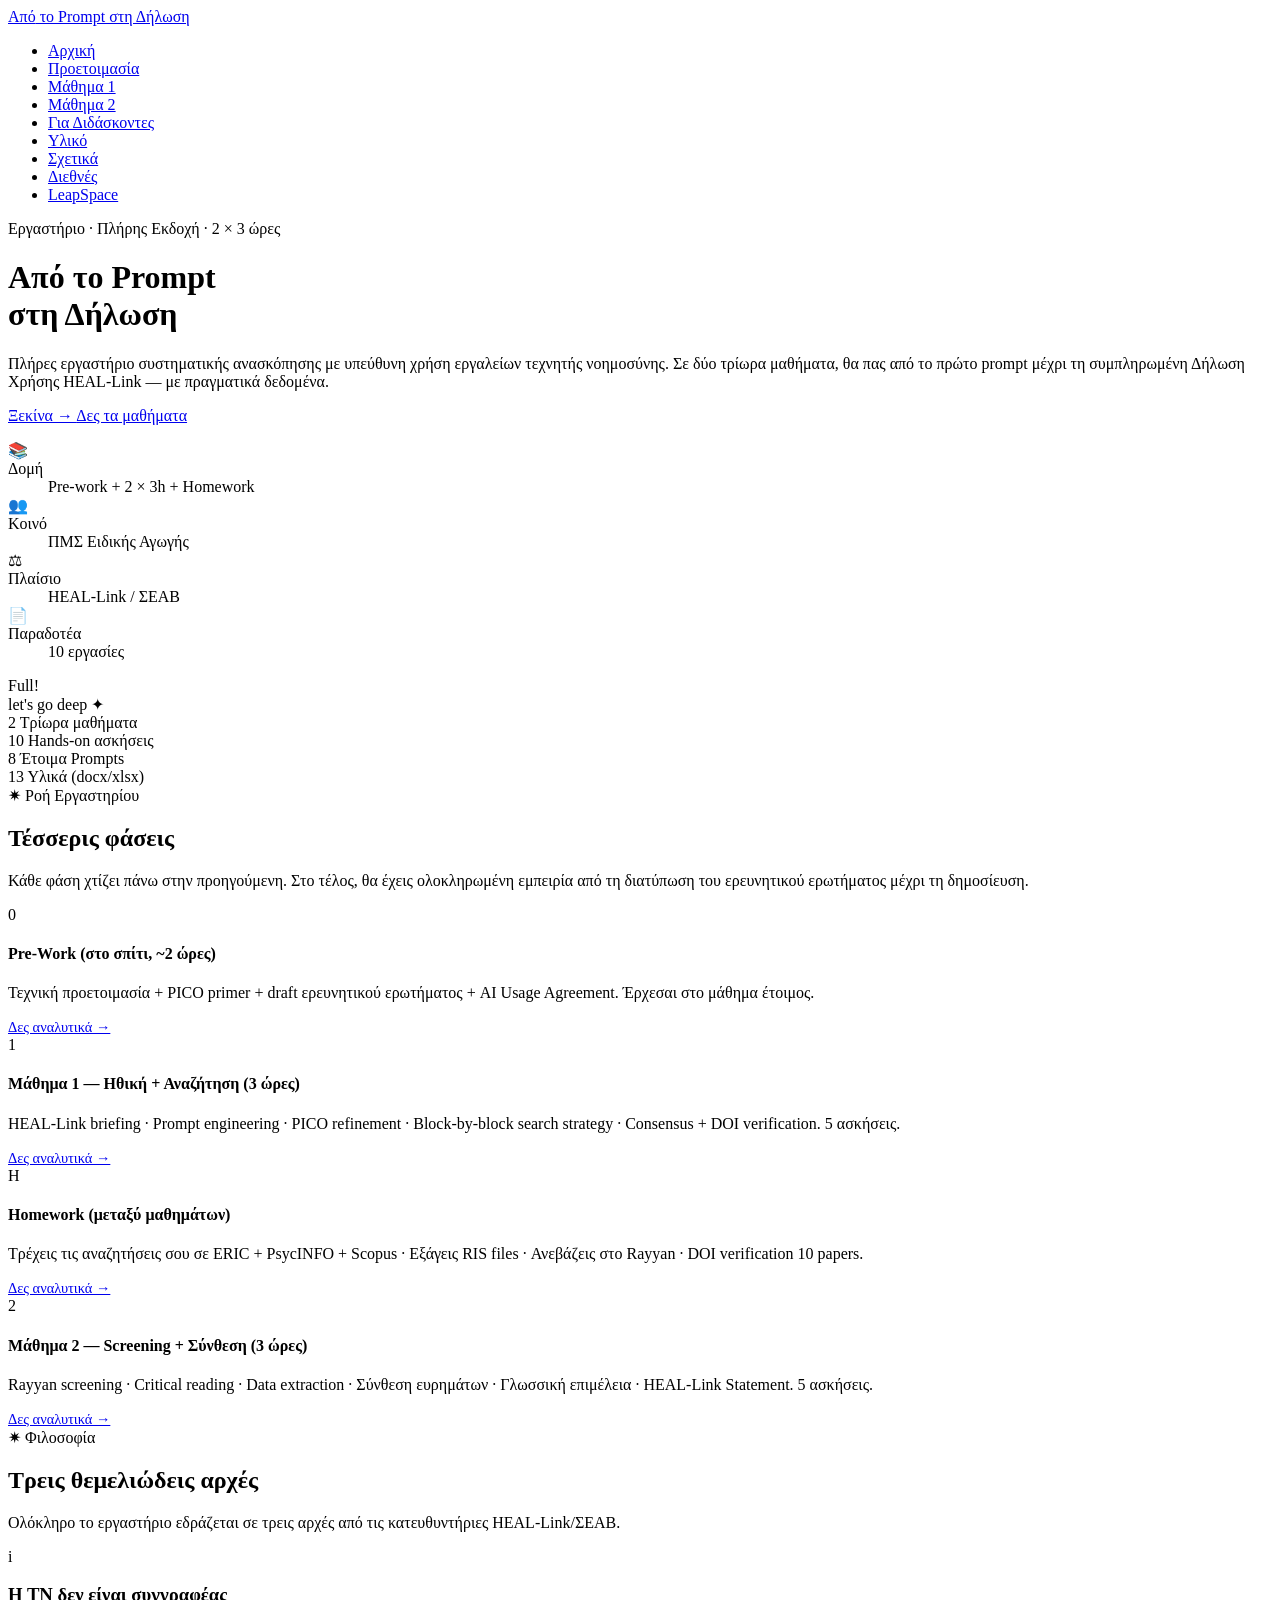
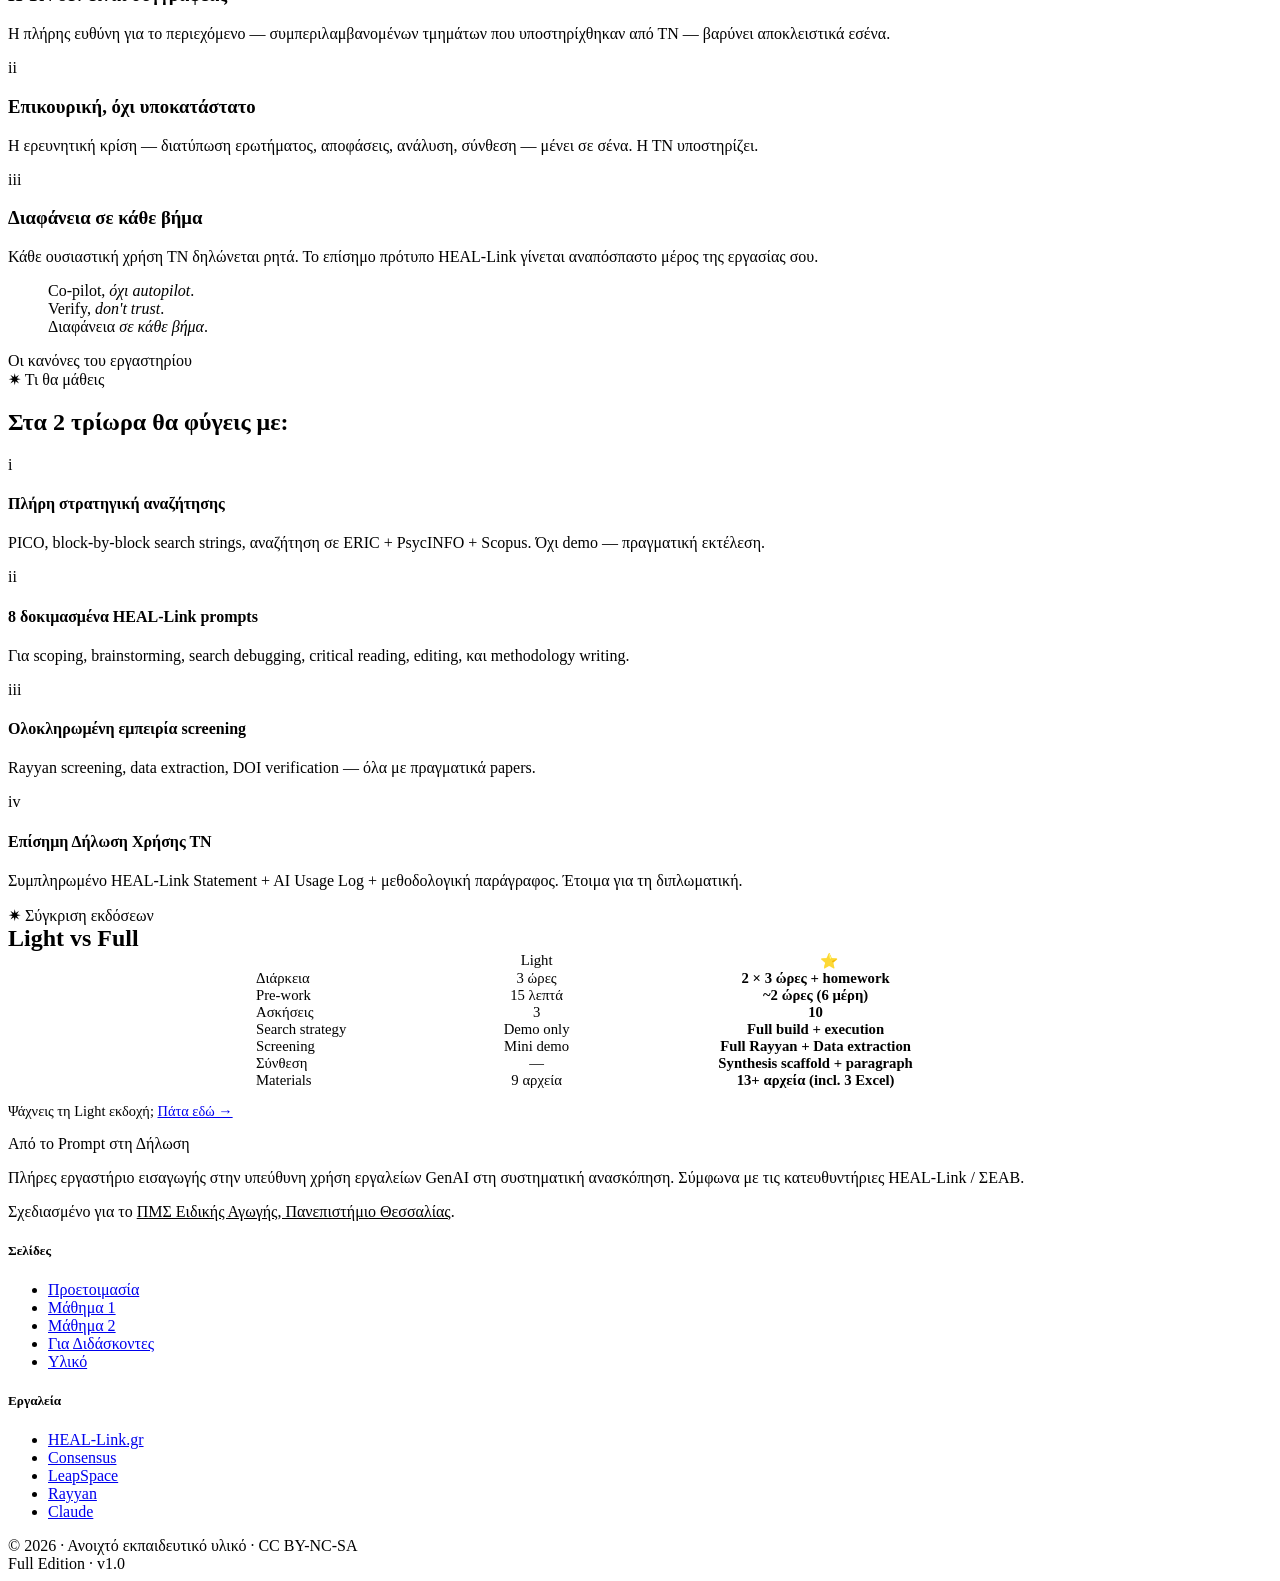
==== index.html @ 5f5737aa "Add all workshop pages" ====
<!DOCTYPE html>
<html lang="el">
<head>
  <meta charset="UTF-8">
  <meta name="viewport" content="width=device-width, initial-scale=1.0">
  <title>Από το Prompt στη Δήλωση · Full Edition · Εργαστήριο GenAI</title>
  <meta name="description" content="Πλήρες εργαστήριο 2×3 ωρών για υπεύθυνη χρήση GenAI στη συστηματική ανασκόπηση, σύμφωνα με τις κατευθυντήριες HEAL-Link/ΣΕΑΒ.">
  <link rel="stylesheet" href="assets/style.css">
</head>
<body>

<nav class="nav">
  <div class="nav-inner">
    <a href="index.html" class="nav-brand">
      <span class="spark">Από</span> το Prompt στη Δήλωση
    </a>
    <ul class="nav-links">
      <li><a href="index.html" class="active">Αρχική</a></li>
      <li><a href="prepare.html">Προετοιμασία</a></li>
      <li><a href="session-1.html">Μάθημα 1</a></li>
      <li><a href="session-2.html">Μάθημα 2</a></li>
      <li><a href="instructor.html">Για Διδάσκοντες</a></li>
      <li><a href="materials.html">Υλικό</a></li>
      <li><a href="about.html">Σχετικά</a></li>
      <li><a href="international.html">Διεθνές</a></li>
      <li><a href="leapspace.html">LeapSpace</a></li>
    </ul>
  </div>
</nav>

<header class="hero">
  <div class="container">
    <div class="hero-grid">
      <div class="hero-content">
        <div class="eyebrow fade-up">Εργαστήριο · Πλήρης Εκδοχή · 2 × 3 ώρες</div>
        <h1 class="hero-title fade-up">
          Από το <span class="accent">Prompt</span><br>
          στη <span class="hand">Δήλωση</span>
        </h1>
        <p class="hero-subtitle fade-up">
          Πλήρες εργαστήριο συστηματικής ανασκόπησης με υπεύθυνη χρήση εργαλείων τεχνητής νοημοσύνης. Σε δύο τρίωρα μαθήματα, θα πας από το πρώτο prompt μέχρι τη συμπληρωμένη Δήλωση Χρήσης HEAL-Link — με πραγματικά δεδομένα.
        </p>
        <div class="cta-group fade-up">
          <a href="prepare.html" class="btn">
            Ξεκίνα <span class="arrow">→</span>
          </a>
          <a href="#sessions" class="btn btn-outline">
            Δες τα μαθήματα
          </a>
        </div>
        <dl class="hero-meta fade-up">
          <div class="hero-meta-item">
            <div class="hero-meta-icon icon-coral">📚</div>
            <div class="hero-meta-text">
              <dt>Δομή</dt>
              <dd>Pre-work + 2 × 3h + Homework</dd>
            </div>
          </div>
          <div class="hero-meta-item">
            <div class="hero-meta-icon icon-teal">👥</div>
            <div class="hero-meta-text">
              <dt>Κοινό</dt>
              <dd>ΠΜΣ Ειδικής Αγωγής</dd>
            </div>
          </div>
          <div class="hero-meta-item">
            <div class="hero-meta-icon icon-sun">⚖</div>
            <div class="hero-meta-text">
              <dt>Πλαίσιο</dt>
              <dd>HEAL-Link / ΣΕΑΒ</dd>
            </div>
          </div>
          <div class="hero-meta-item">
            <div class="hero-meta-icon icon-sage">📄</div>
            <div class="hero-meta-text">
              <dt>Παραδοτέα</dt>
              <dd>10 εργασίες</dd>
            </div>
          </div>
        </dl>
      </div>

      <div class="hero-illo">
        <div class="hero-shape shape-1"></div>
        <div class="hero-shape shape-2"></div>
        <div class="hero-shape shape-3"></div>
        <div class="hero-shape shape-4"></div>
        <div class="hero-label">
          Full!<br>
          <span>let's go deep ✦</span>
        </div>
      </div>
    </div>
  </div>
</header>

<section class="glance">
  <div class="container">
    <div class="glance-grid">
      <div class="glance-cell">
        <span class="glance-num">2</span>
        <span class="glance-label">Τρίωρα μαθήματα</span>
      </div>
      <div class="glance-cell">
        <span class="glance-num">10</span>
        <span class="glance-label">Hands-on ασκήσεις</span>
      </div>
      <div class="glance-cell">
        <span class="glance-num">8</span>
        <span class="glance-label">Έτοιμα Prompts</span>
      </div>
      <div class="glance-cell">
        <span class="glance-num">13</span>
        <span class="glance-label">Υλικά (docx/xlsx)</span>
      </div>
    </div>
  </div>
</section>

<section id="sessions">
  <div class="container">
    <div class="section-eyebrow">✷ Ροή Εργαστηρίου</div>
    <h2 class="section-title">Τέσσερις <span class="accent">φάσεις</span></h2>
    <p class="section-lead">
      Κάθε φάση χτίζει πάνω στην προηγούμενη. Στο τέλος, θα έχεις ολοκληρωμένη εμπειρία από τη διατύπωση του ερευνητικού ερωτήματος μέχρι τη δημοσίευση.
    </p>

    <div class="learn-grid" style="margin-top: var(--space-5);">

      <div class="learn-item" style="border-color: var(--coral);">
        <div class="learn-marker" style="background: var(--coral);">0</div>
        <div class="learn-content">
          <h4>Pre-Work (στο σπίτι, ~2 ώρες)</h4>
          <p>Τεχνική προετοιμασία + PICO primer + draft ερευνητικού ερωτήματος + AI Usage Agreement. Έρχεσαι στο μάθημα έτοιμος.</p>
          <a href="prepare.html" style="font-size: 0.9rem;">Δες αναλυτικά →</a>
        </div>
      </div>

      <div class="learn-item" style="border-color: var(--teal);">
        <div class="learn-marker" style="background: var(--teal);">1</div>
        <div class="learn-content">
          <h4>Μάθημα 1 — Ηθική + Αναζήτηση (3 ώρες)</h4>
          <p>HEAL-Link briefing · Prompt engineering · PICO refinement · Block-by-block search strategy · Consensus + DOI verification. 5 ασκήσεις.</p>
          <a href="session-1.html" style="font-size: 0.9rem;">Δες αναλυτικά →</a>
        </div>
      </div>

      <div class="learn-item" style="border-color: var(--sun);">
        <div class="learn-marker" style="background: var(--sun); color: var(--ink);">H</div>
        <div class="learn-content">
          <h4>Homework (μεταξύ μαθημάτων)</h4>
          <p>Τρέχεις τις αναζητήσεις σου σε ERIC + PsycINFO + Scopus · Εξάγεις RIS files · Ανεβάζεις στο Rayyan · DOI verification 10 papers.</p>
          <a href="homework.html" style="font-size: 0.9rem;">Δες αναλυτικά →</a>
        </div>
      </div>

      <div class="learn-item" style="border-color: var(--sage);">
        <div class="learn-marker" style="background: var(--sage);">2</div>
        <div class="learn-content">
          <h4>Μάθημα 2 — Screening + Σύνθεση (3 ώρες)</h4>
          <p>Rayyan screening · Critical reading · Data extraction · Σύνθεση ευρημάτων · Γλωσσική επιμέλεια · HEAL-Link Statement. 5 ασκήσεις.</p>
          <a href="session-2.html" style="font-size: 0.9rem;">Δες αναλυτικά →</a>
        </div>
      </div>

    </div>
  </div>
</section>

<section>
  <div class="container">
    <div class="section-eyebrow">✷ Φιλοσοφία</div>
    <h2 class="section-title">Τρεις <span class="accent">θεμελιώδεις</span> αρχές</h2>
    <p class="section-lead">
      Ολόκληρο το εργαστήριο εδράζεται σε τρεις αρχές από τις κατευθυντήριες HEAL-Link/ΣΕΑΒ.
    </p>

    <div class="principles-grid">
      <div class="principle fade-up">
        <div class="principle-icon">i</div>
        <h3 class="principle-title">Η ΤΝ δεν είναι συγγραφέας</h3>
        <p class="principle-text">
          Η πλήρης ευθύνη για το περιεχόμενο — συμπεριλαμβανομένων τμημάτων που υποστηρίχθηκαν από ΤΝ — βαρύνει αποκλειστικά εσένα.
        </p>
      </div>
      <div class="principle fade-up">
        <div class="principle-icon">ii</div>
        <h3 class="principle-title">Επικουρική, όχι υποκατάστατο</h3>
        <p class="principle-text">
          Η ερευνητική κρίση — διατύπωση ερωτήματος, αποφάσεις, ανάλυση, σύνθεση — μένει σε σένα. Η ΤΝ υποστηρίζει.
        </p>
      </div>
      <div class="principle fade-up">
        <div class="principle-icon">iii</div>
        <h3 class="principle-title">Διαφάνεια σε κάθε βήμα</h3>
        <p class="principle-text">
          Κάθε ουσιαστική χρήση ΤΝ δηλώνεται ρητά. Το επίσημο πρότυπο HEAL-Link γίνεται αναπόσπαστο μέρος της εργασίας σου.
        </p>
      </div>
    </div>
  </div>
</section>

<section class="pullquote">
  <div class="content">
    <blockquote class="pullquote-text">
      Co-pilot, <em>όχι autopilot</em>.<br>
      Verify, <em>don't trust</em>.<br>
      Διαφάνεια <em>σε κάθε βήμα</em>.
    </blockquote>
    <div class="pullquote-attribution">Οι κανόνες του εργαστηρίου</div>
  </div>
</section>

<section>
  <div class="container">
    <div class="section-eyebrow">✷ Τι θα μάθεις</div>
    <h2 class="section-title">Στα 2 τρίωρα θα <span class="hand">φύγεις</span> με:</h2>

    <div class="learn-grid">
      <div class="learn-item">
        <div class="learn-marker">i</div>
        <div class="learn-content">
          <h4>Πλήρη στρατηγική αναζήτησης</h4>
          <p>PICO, block-by-block search strings, αναζήτηση σε ERIC + PsycINFO + Scopus. Όχι demo — πραγματική εκτέλεση.</p>
        </div>
      </div>
      <div class="learn-item">
        <div class="learn-marker">ii</div>
        <div class="learn-content">
          <h4>8 δοκιμασμένα HEAL-Link prompts</h4>
          <p>Για scoping, brainstorming, search debugging, critical reading, editing, και methodology writing.</p>
        </div>
      </div>
      <div class="learn-item">
        <div class="learn-marker">iii</div>
        <div class="learn-content">
          <h4>Ολοκληρωμένη εμπειρία screening</h4>
          <p>Rayyan screening, data extraction, DOI verification — όλα με πραγματικά papers.</p>
        </div>
      </div>
      <div class="learn-item">
        <div class="learn-marker">iv</div>
        <div class="learn-content">
          <h4>Επίσημη Δήλωση Χρήσης ΤΝ</h4>
          <p>Συμπληρωμένο HEAL-Link Statement + AI Usage Log + μεθοδολογική παράγραφος. Έτοιμα για τη διπλωματική.</p>
        </div>
      </div>
    </div>
  </div>
</section>

<section class="glance">
  <div class="container">
    <div class="text-center">
      <div class="section-eyebrow" style="display: inline-block;">✷ Σύγκριση εκδόσεων</div>
      <h2 class="section-title" style="margin: 0 auto var(--space-5);">
        Light vs <span class="hand">Full</span>
      </h2>
    </div>

    <div style="max-width: 48rem; margin: 0 auto; overflow-x: auto;">
      <table style="width: 100%; border-collapse: separate; border-spacing: 0; font-size: 0.92rem;">
        <thead>
          <tr>
            <th style="padding: var(--space-3); background: var(--ink); color: white; font-family: var(--font-display); font-weight: 400; text-align: left; border-radius: var(--r-md) 0 0 0;">Χαρακτηριστικό</th>
            <th style="padding: var(--space-3); background: var(--muted-soft); color: var(--ink); font-family: var(--font-display); font-weight: 400; text-align: center;">Light</th>
            <th style="padding: var(--space-3); background: var(--coral); color: white; font-family: var(--font-display); font-weight: 400; text-align: center; border-radius: 0 var(--r-md) 0 0;">Full ⭐</th>
          </tr>
        </thead>
        <tbody>
          <tr>
            <td style="padding: var(--space-3); border-bottom: 1px dashed var(--rule);">Διάρκεια</td>
            <td style="padding: var(--space-3); text-align: center; border-bottom: 1px dashed var(--rule);">3 ώρες</td>
            <td style="padding: var(--space-3); text-align: center; border-bottom: 1px dashed var(--rule); background: var(--coral-bg); font-weight: 700;">2 × 3 ώρες + homework</td>
          </tr>
          <tr>
            <td style="padding: var(--space-3); border-bottom: 1px dashed var(--rule);">Pre-work</td>
            <td style="padding: var(--space-3); text-align: center; border-bottom: 1px dashed var(--rule);">15 λεπτά</td>
            <td style="padding: var(--space-3); text-align: center; border-bottom: 1px dashed var(--rule); background: var(--coral-bg); font-weight: 700;">~2 ώρες (6 μέρη)</td>
          </tr>
          <tr>
            <td style="padding: var(--space-3); border-bottom: 1px dashed var(--rule);">Ασκήσεις</td>
            <td style="padding: var(--space-3); text-align: center; border-bottom: 1px dashed var(--rule);">3</td>
            <td style="padding: var(--space-3); text-align: center; border-bottom: 1px dashed var(--rule); background: var(--coral-bg); font-weight: 700;">10</td>
          </tr>
          <tr>
            <td style="padding: var(--space-3); border-bottom: 1px dashed var(--rule);">Search strategy</td>
            <td style="padding: var(--space-3); text-align: center; border-bottom: 1px dashed var(--rule);">Demo only</td>
            <td style="padding: var(--space-3); text-align: center; border-bottom: 1px dashed var(--rule); background: var(--coral-bg); font-weight: 700;">Full build + execution</td>
          </tr>
          <tr>
            <td style="padding: var(--space-3); border-bottom: 1px dashed var(--rule);">Screening</td>
            <td style="padding: var(--space-3); text-align: center; border-bottom: 1px dashed var(--rule);">Mini demo</td>
            <td style="padding: var(--space-3); text-align: center; border-bottom: 1px dashed var(--rule); background: var(--coral-bg); font-weight: 700;">Full Rayyan + Data extraction</td>
          </tr>
          <tr>
            <td style="padding: var(--space-3); border-bottom: 1px dashed var(--rule);">Σύνθεση</td>
            <td style="padding: var(--space-3); text-align: center; border-bottom: 1px dashed var(--rule);">—</td>
            <td style="padding: var(--space-3); text-align: center; border-bottom: 1px dashed var(--rule); background: var(--coral-bg); font-weight: 700;">Synthesis scaffold + paragraph</td>
          </tr>
          <tr>
            <td style="padding: var(--space-3);">Materials</td>
            <td style="padding: var(--space-3); text-align: center;">9 αρχεία</td>
            <td style="padding: var(--space-3); text-align: center; background: var(--coral-bg); font-weight: 700;">13+ αρχεία (incl. 3 Excel)</td>
          </tr>
        </tbody>
      </table>
    </div>

    <div class="text-center" style="margin-top: var(--space-5);">
      <p style="color: var(--muted); font-size: 0.9rem;">Ψάχνεις τη Light εκδοχή; <a href="https://genaisotirop.github.io/heal-genai-workshop-light/">Πάτα εδώ →</a></p>
    </div>
  </div>
</section>

<footer class="footer">
  <div class="container">
    <div class="footer-grid">
      <div>
        <div class="footer-brand">
          <span class="hand">Από</span> το Prompt στη Δήλωση
        </div>
        <p class="footer-text">
          Πλήρες εργαστήριο εισαγωγής στην υπεύθυνη χρήση εργαλείων GenAI στη συστηματική ανασκόπηση. Σύμφωνα με τις κατευθυντήριες HEAL-Link / ΣΕΑΒ.
        </p>
        <p class="footer-text" style="margin-top: 1rem;">
          Σχεδιασμένο για το <a href="https://maspecialed.sed.uth.gr/perigrammata-mathimatwn/" target="_blank" rel="noopener" style="color: var(--sun);">ΠΜΣ Ειδικής Αγωγής, Πανεπιστήμιο Θεσσαλίας</a>.
        </p>
      </div>
      <div>
        <h5>Σελίδες</h5>
        <ul>
          <li><a href="prepare.html">Προετοιμασία</a></li>
          <li><a href="session-1.html">Μάθημα 1</a></li>
          <li><a href="session-2.html">Μάθημα 2</a></li>
          <li><a href="instructor.html">Για Διδάσκοντες</a></li>
          <li><a href="materials.html">Υλικό</a></li>
        </ul>
      </div>
      <div>
        <h5>Εργαλεία</h5>
        <ul>
          <li><a href="https://www.heal-link.gr/" target="_blank" rel="noopener">HEAL-Link.gr</a></li>
          <li><a href="https://consensus.app" target="_blank" rel="noopener">Consensus</a></li>
          <li><a href="https://www.elsevier.com/products/leapspace" target="_blank" rel="noopener">LeapSpace</a></li>
          <li><a href="https://rayyan.ai" target="_blank" rel="noopener">Rayyan</a></li>
          <li><a href="https://claude.ai" target="_blank" rel="noopener">Claude</a></li>
        </ul>
      </div>
    </div>
    <div class="footer-bottom">
      <div>© 2026 · Ανοιχτό εκπαιδευτικό υλικό · CC BY-NC-SA</div>
      <div>Full Edition · v1.0</div>
    </div>
  </div>
</footer>

</body>
</html>
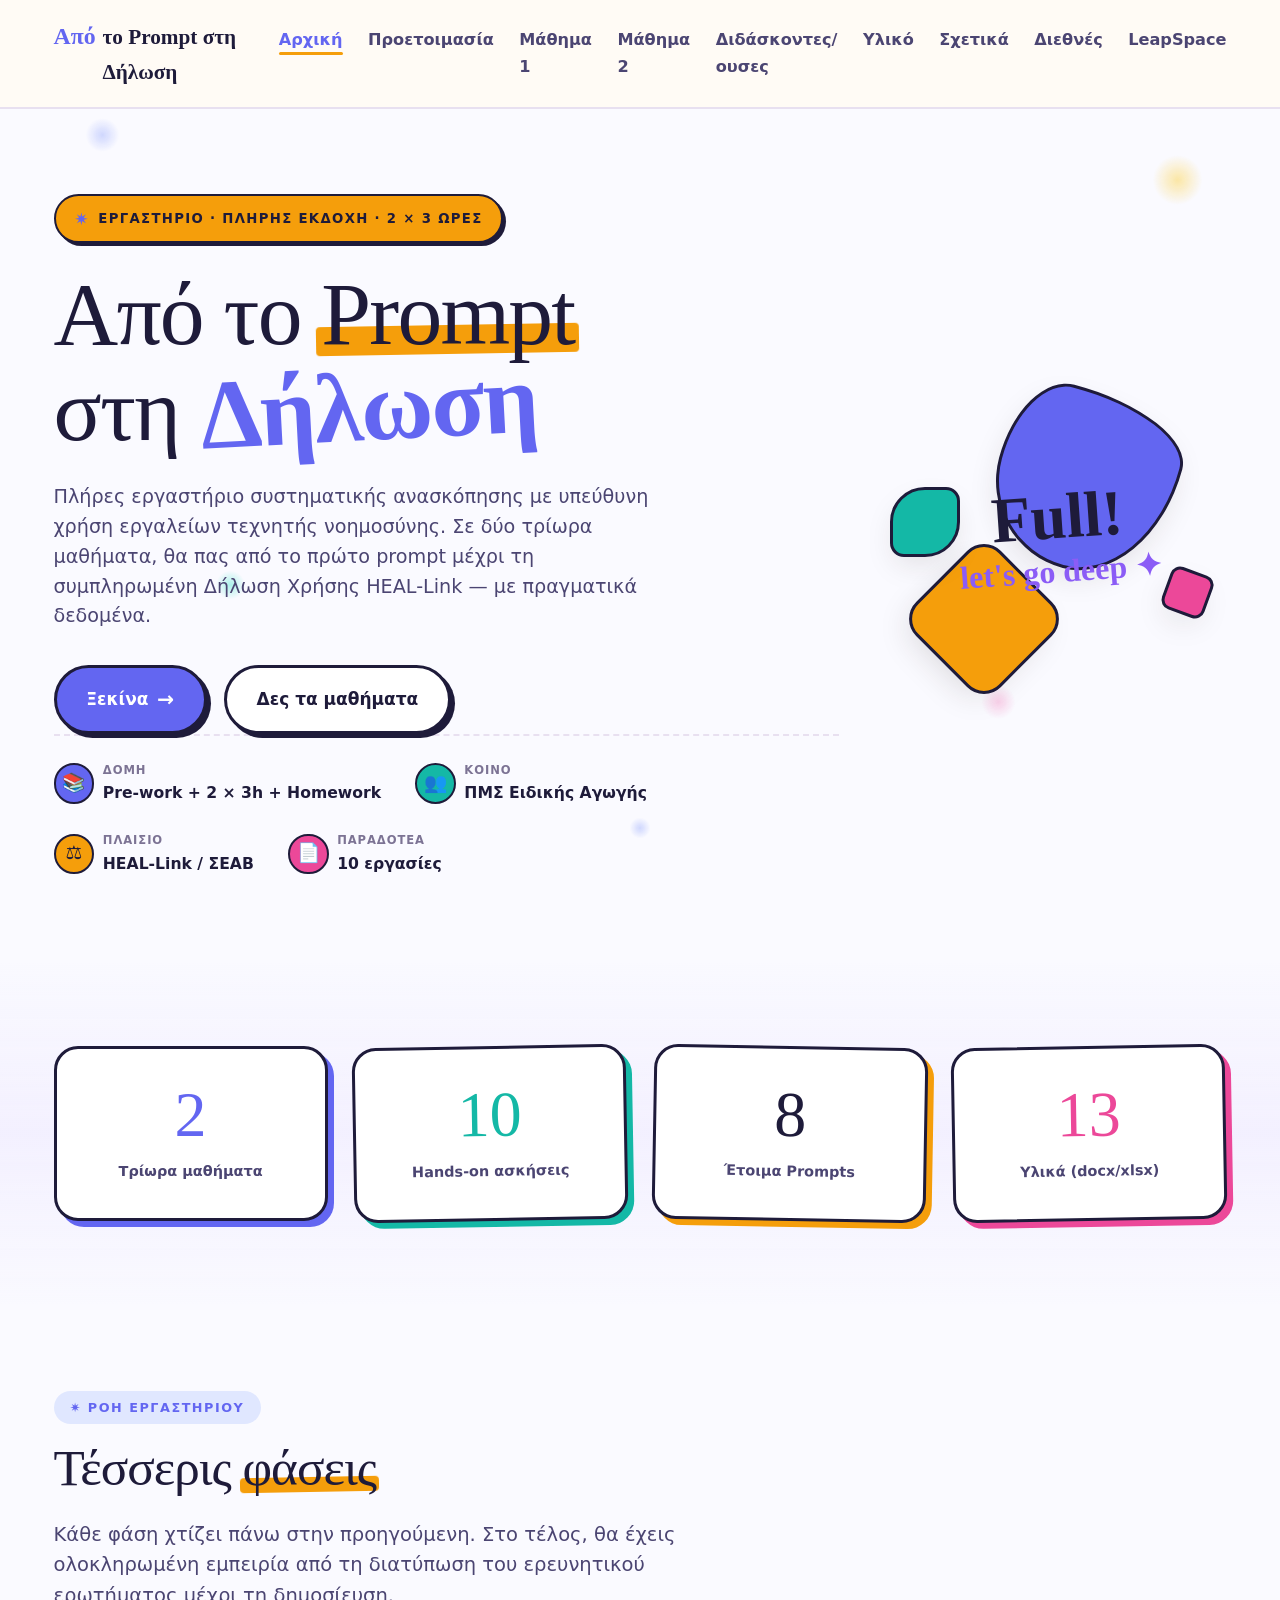
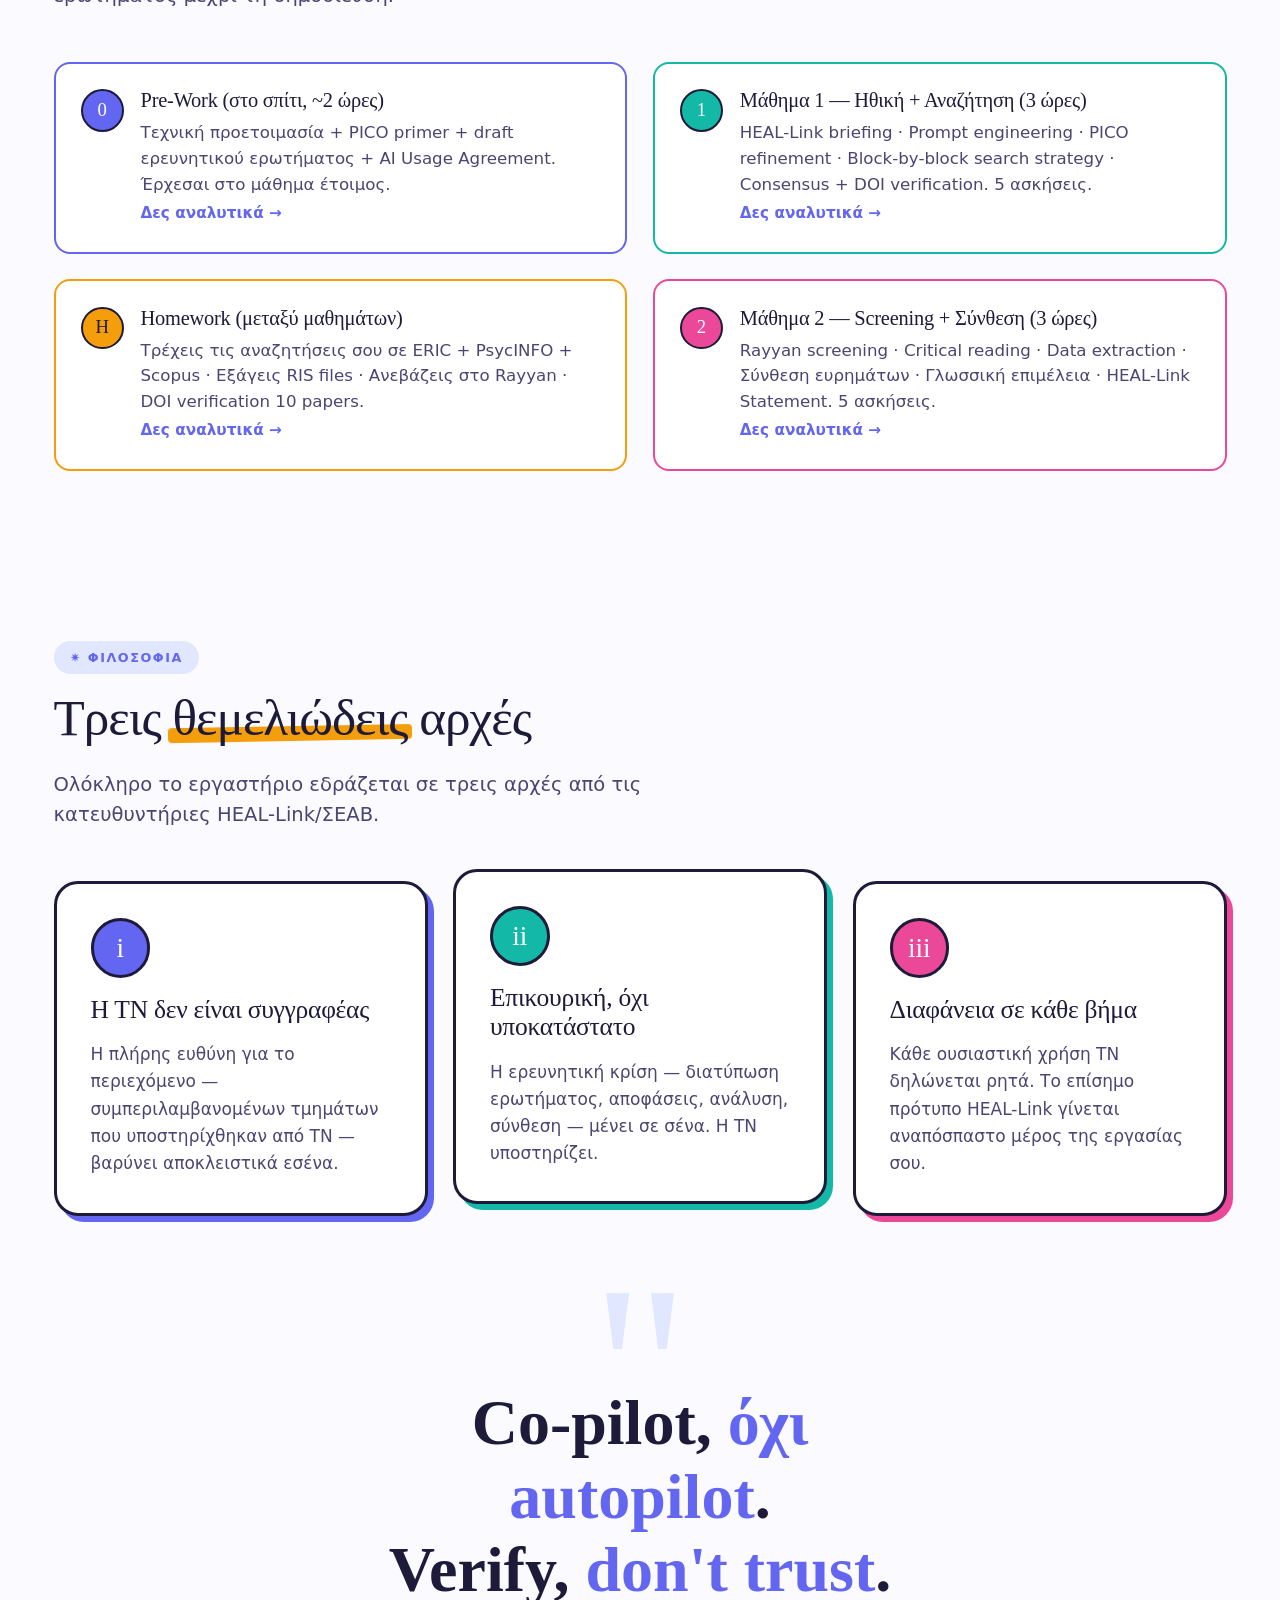
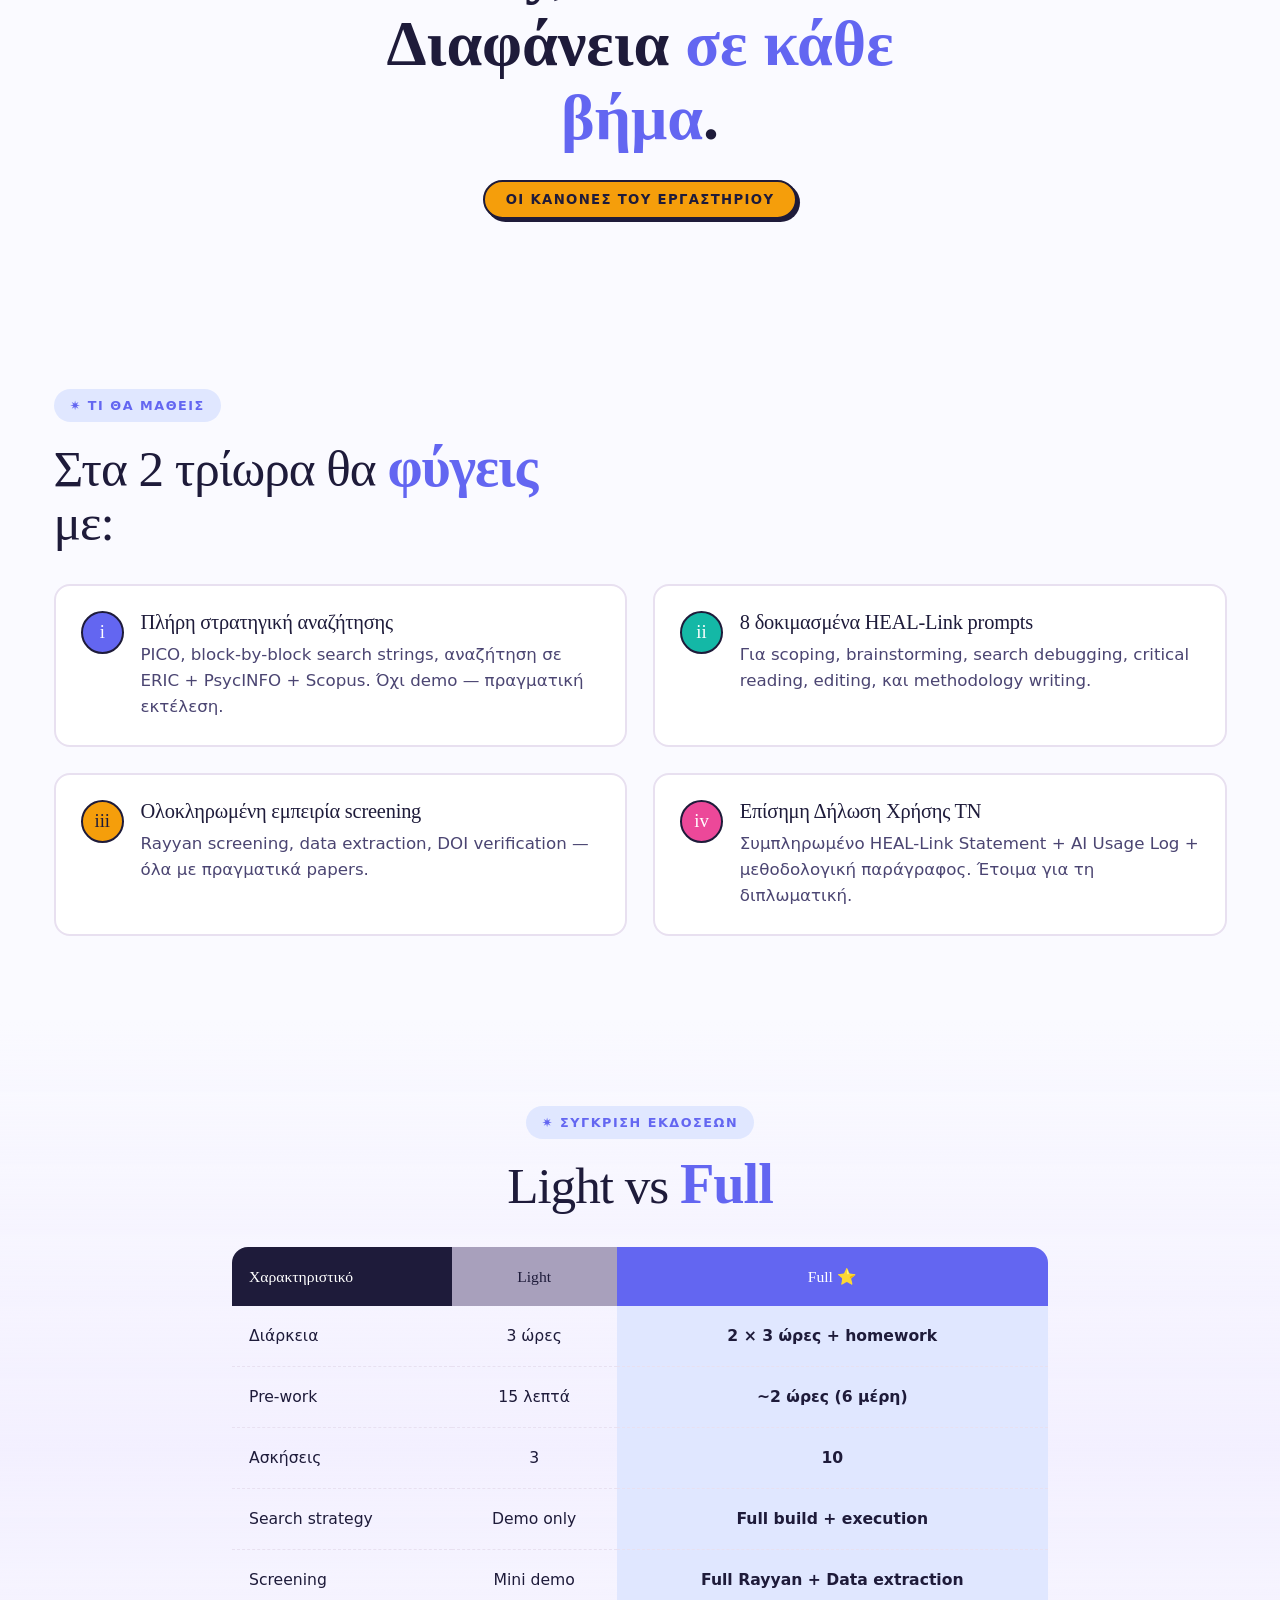
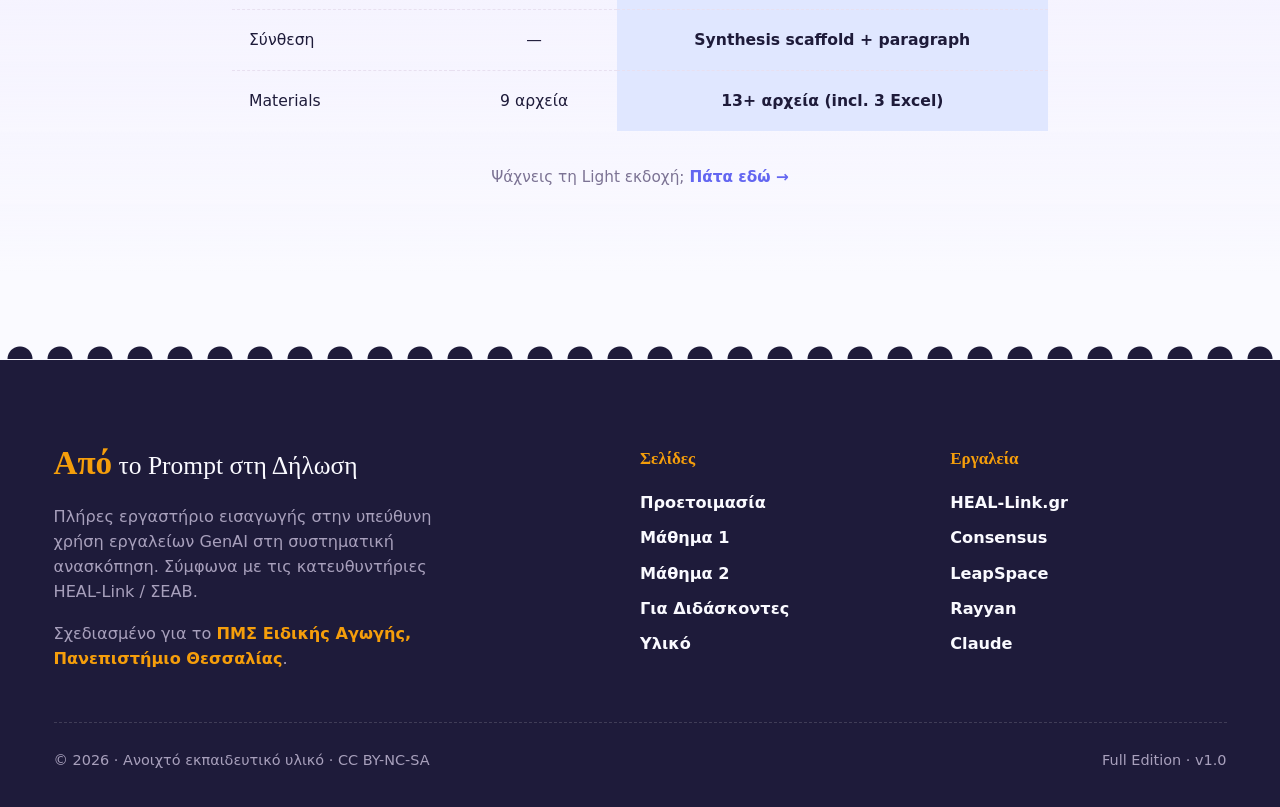
==== commit 897b124d: "Update index.html" ====
--- a/index.html
+++ b/index.html
@@ -19,7 +19,7 @@
       <li><a href="prepare.html">Προετοιμασία</a></li>
       <li><a href="session-1.html">Μάθημα 1</a></li>
       <li><a href="session-2.html">Μάθημα 2</a></li>
-      <li><a href="instructor.html">Για Διδάσκοντες</a></li>
+      <li><a href="instructor.html">Διδάσκοντες/ουσες</a></li>
       <li><a href="materials.html">Υλικό</a></li>
       <li><a href="about.html">Σχετικά</a></li>
       <li><a href="international.html">Διεθνές</a></li>
--- a/assets/style.css
+++ b/assets/style.css
@@ -0,0 +1,1010 @@
+/* ============================================================
+   "Από το Prompt στη Δήλωση" — Full Edition
+   CHEERFUL & INVITING aesthetic — Indigo/Emerald palette
+   ============================================================ */
+
+@import url('https://fonts.googleapis.com/css2?family=DM+Serif+Display:ital@0;1&family=Atkinson+Hyperlegible:ital,wght@0,400;0,700;1,400;1,700&family=Caveat:wght@400;500;600;700&family=JetBrains+Mono:wght@400;500;600&display=swap');
+
+:root {
+  /* FULL EDITION PALETTE — Indigo + Emerald + Amber */
+  --coral: #6366F1;
+  --coral-soft: #A5B4FC;
+  --coral-bg: #E0E7FF;
+
+  --teal: #14B8A6;
+  --teal-soft: #5EEAD4;
+  --teal-bg: #CCFBF1;
+
+  --sun: #F59E0B;
+  --sun-soft: #FCD34D;
+  --sun-bg: #FEF3C7;
+
+  --sage: #EC4899;
+  --sage-soft: #F9A8D4;
+  --sage-bg: #FCE7F3;
+
+  --plum: #8B5CF6;
+
+  /* NEUTRALS */
+  --ink: #1E1B3A;
+  --ink-soft: #4B4572;
+  --paper: #FAFAFF;
+  --paper-warm: #F3F0FF;
+  --paper-card: #FFFFFF;
+  --rule: #E8E0F0;
+  --muted: #7C7394;
+  --muted-soft: #A8A0BC;
+
+  /* TYPE */
+  --font-display: 'DM Serif Display', Georgia, serif;
+  --font-body: 'Atkinson Hyperlegible', system-ui, sans-serif;
+  --font-hand: 'Caveat', cursive;
+  --font-mono: 'JetBrains Mono', monospace;
+
+  /* SPACING */
+  --space-1: 0.25rem;
+  --space-2: 0.5rem;
+  --space-3: 1rem;
+  --space-4: 1.5rem;
+  --space-5: 2rem;
+  --space-6: 3rem;
+  --space-7: 5rem;
+
+  /* RADIUS */
+  --r-sm: 8px;
+  --r-md: 16px;
+  --r-lg: 24px;
+  --r-full: 999px;
+
+  /* LAYOUT */
+  --container: 72rem;
+  --content: 42rem;
+}
+
+/* RESET */
+*, *::before, *::after { box-sizing: border-box; margin: 0; padding: 0; }
+html { scroll-behavior: smooth; font-size: 17px; }
+
+body {
+  font-family: var(--font-body);
+  font-weight: 400;
+  line-height: 1.65;
+  color: var(--ink);
+  background: var(--paper);
+  text-rendering: optimizeLegibility;
+  -webkit-font-smoothing: antialiased;
+  overflow-x: hidden;
+}
+
+/* CONFETTI DOTS — playful background */
+body::before {
+  content: '';
+  position: fixed;
+  inset: 0;
+  pointer-events: none;
+  background-image:
+    radial-gradient(circle at 8% 15%, var(--coral-soft) 0%, transparent 1.2%),
+    radial-gradient(circle at 92% 20%, var(--sun-soft) 0%, transparent 1.8%),
+    radial-gradient(circle at 18% 65%, var(--teal-soft) 0%, transparent 1.2%),
+    radial-gradient(circle at 78% 78%, var(--sage-soft) 0%, transparent 1.4%),
+    radial-gradient(circle at 50% 92%, var(--coral-soft) 0%, transparent 1%);
+  opacity: 0.5;
+  z-index: -1;
+}
+
+img { max-width: 100%; height: auto; display: block; }
+
+/* TYPOGRAPHY */
+h1, h2, h3, h4 {
+  font-family: var(--font-display);
+  font-weight: 400;
+  line-height: 1.1;
+  letter-spacing: -0.01em;
+  color: var(--ink);
+}
+h1 { font-size: clamp(2.5rem, 5vw, 4.5rem); }
+h2 { font-size: clamp(2rem, 3.5vw, 3.25rem); margin-bottom: var(--space-4); }
+h3 { font-size: clamp(1.4rem, 2vw, 1.85rem); margin-bottom: var(--space-3); }
+h4 { font-size: 1.2rem; font-weight: 700; font-family: var(--font-body); margin-bottom: var(--space-2); }
+
+p { margin-bottom: var(--space-3); }
+p:last-child { margin-bottom: 0; }
+
+a {
+  color: var(--coral);
+  text-decoration: none;
+  font-weight: 700;
+  background-image: linear-gradient(transparent 70%, var(--sun-soft) 70%);
+  background-size: 0% 100%;
+  background-repeat: no-repeat;
+  transition: background-size 0.3s ease;
+}
+a:hover { background-size: 100% 100%; }
+
+strong { font-weight: 700; }
+em { font-style: italic; }
+
+.hand {
+  font-family: var(--font-hand);
+  font-weight: 600;
+  color: var(--coral);
+  line-height: 1;
+}
+
+code, pre, .mono { font-family: var(--font-mono); font-size: 0.9em; }
+
+/* LAYOUT */
+.container { max-width: var(--container); margin: 0 auto; padding: 0 var(--space-4); }
+.content { max-width: var(--content); margin: 0 auto; padding: 0 var(--space-4); }
+section { padding: var(--space-7) 0; }
+
+/* NAV */
+.nav {
+  position: sticky;
+  top: 0;
+  z-index: 100;
+  background: rgba(255,251,245, 0.92);
+  backdrop-filter: blur(16px);
+  -webkit-backdrop-filter: blur(16px);
+  border-bottom: 2px solid var(--rule);
+}
+.nav-inner {
+  max-width: var(--container);
+  margin: 0 auto;
+  padding: var(--space-3) var(--space-4);
+  display: flex;
+  align-items: center;
+  justify-content: space-between;
+  gap: var(--space-4);
+}
+.nav-brand {
+  font-family: var(--font-display);
+  font-size: 1.25rem;
+  color: var(--ink);
+  background: none;
+  display: flex;
+  align-items: baseline;
+  gap: 0.4rem;
+}
+.nav-brand:hover { background: none; color: var(--coral); }
+.nav-brand .spark {
+  font-family: var(--font-hand);
+  color: var(--coral);
+  font-size: 1.4rem;
+}
+.nav-links {
+  display: flex;
+  gap: var(--space-4);
+  list-style: none;
+  font-family: var(--font-body);
+  font-size: 0.95rem;
+  font-weight: 700;
+}
+.nav-links a { color: var(--ink-soft); background: none; }
+.nav-links a:hover { color: var(--coral); background: none; }
+.nav-links a.active { color: var(--coral); position: relative; }
+.nav-links a.active::after {
+  content: '';
+  position: absolute;
+  left: 0; right: 0;
+  bottom: -6px;
+  height: 3px;
+  background: var(--sun);
+  border-radius: var(--r-full);
+}
+@media (max-width: 768px) { .nav-links { display: none; } }
+
+/* HERO */
+.hero { padding: var(--space-7) 0; position: relative; overflow: visible; }
+.hero-grid {
+  display: grid;
+  grid-template-columns: 1fr;
+  gap: var(--space-6);
+  align-items: center;
+}
+@media (min-width: 900px) {
+  .hero-grid { grid-template-columns: 1.4fr 0.6fr; }
+}
+
+.eyebrow {
+  display: inline-flex;
+  align-items: center;
+  gap: var(--space-2);
+  padding: 0.5rem 1.1rem;
+  font-family: var(--font-body);
+  font-size: 0.78rem;
+  font-weight: 700;
+  letter-spacing: 0.1em;
+  text-transform: uppercase;
+  color: var(--ink);
+  background: var(--sun);
+  border-radius: var(--r-full);
+  margin-bottom: var(--space-4);
+  border: 2px solid var(--ink);
+  box-shadow: 3px 3px 0 var(--ink);
+}
+.eyebrow::before {
+  content: '✷';
+  color: var(--coral);
+  font-size: 1rem;
+}
+
+.hero-title {
+  font-family: var(--font-display);
+  font-size: clamp(2.8rem, 7vw, 5.5rem);
+  line-height: 1;
+  letter-spacing: -0.02em;
+  margin-bottom: var(--space-4);
+}
+.hero-title .accent {
+  position: relative;
+  display: inline-block;
+}
+.hero-title .accent::after {
+  content: '';
+  position: absolute;
+  left: -2%; right: -2%;
+  bottom: 0.05em;
+  height: 0.32em;
+  background: var(--sun);
+  z-index: -1;
+  border-radius: 4px;
+  transform: rotate(-1deg);
+}
+.hero-title .hand {
+  font-family: var(--font-hand);
+  font-weight: 700;
+  color: var(--coral);
+  font-size: 1.1em;
+  display: inline-block;
+  transform: rotate(-3deg);
+}
+
+.hero-subtitle {
+  font-size: clamp(1.1rem, 1.5vw, 1.35rem);
+  color: var(--ink-soft);
+  max-width: 36rem;
+  line-height: 1.55;
+  margin-bottom: var(--space-5);
+}
+
+.hero-meta {
+  display: flex;
+  flex-wrap: wrap;
+  gap: var(--space-4) var(--space-5);
+  padding-top: var(--space-4);
+  border-top: 2px dashed var(--rule);
+}
+.hero-meta-item { display: flex; align-items: center; gap: var(--space-2); }
+.hero-meta-icon {
+  width: 2.4rem; height: 2.4rem;
+  border-radius: var(--r-full);
+  display: grid; place-items: center;
+  flex-shrink: 0; font-size: 1.1rem;
+  border: 2px solid var(--ink);
+}
+.icon-coral { background: var(--coral); color: white; }
+.icon-teal  { background: var(--teal); color: white; }
+.icon-sun   { background: var(--sun); color: var(--ink); }
+.icon-sage  { background: var(--sage); color: white; }
+
+.hero-meta-text dt {
+  font-size: 0.68rem;
+  font-weight: 700;
+  letter-spacing: 0.08em;
+  text-transform: uppercase;
+  color: var(--muted);
+}
+.hero-meta-text dd { color: var(--ink); font-weight: 700; font-size: 0.92rem; }
+
+/* HERO ILLUSTRATION — playful shapes */
+.hero-illo {
+  position: relative;
+  display: grid;
+  place-items: center;
+  min-height: 320px;
+}
+.hero-shape {
+  position: absolute;
+  box-shadow: 0 12px 32px -8px rgba(45,36,25,0.15);
+}
+.shape-1 {
+  width: 180px; height: 180px;
+  background: var(--coral);
+  top: 5%; right: 15%;
+  border-radius: 30% 70% 50% 50% / 50% 30% 70% 50%;
+  border: 3px solid var(--ink);
+  animation: float 5s ease-in-out infinite;
+  transform: rotate(15deg);
+}
+.shape-2 {
+  width: 120px; height: 120px;
+  background: var(--sun);
+  bottom: 5%; left: 10%;
+  border-radius: 20%;
+  border: 3px solid var(--ink);
+  animation: float 6s ease-in-out -2s infinite;
+  transform: rotate(45deg);
+}
+.shape-3 {
+  width: 70px; height: 70px;
+  background: var(--teal);
+  top: 35%; left: 0;
+  border-radius: 50% 20% 50% 20%;
+  border: 3px solid var(--ink);
+  animation: float 7s ease-in-out -1s infinite;
+}
+.shape-4 {
+  width: 45px; height: 45px;
+  background: var(--sage);
+  bottom: 25%; right: 5%;
+  border-radius: 10px;
+  border: 3px solid var(--ink);
+  animation: float 4s ease-in-out -3s infinite;
+  transform: rotate(20deg);
+}
+.hero-label {
+  position: relative;
+  z-index: 2;
+  font-family: var(--font-hand);
+  font-size: clamp(2.8rem, 5vw, 4rem);
+  font-weight: 700;
+  text-align: center;
+  line-height: 1;
+  color: var(--ink);
+  transform: rotate(-4deg);
+  padding: var(--space-4);
+}
+.hero-label span {
+  display: block;
+  font-size: 0.5em;
+  color: var(--plum);
+  margin-top: 0.2em;
+}
+
+/* CTAs */
+.cta-group {
+  display: flex;
+  flex-wrap: wrap;
+  gap: var(--space-3);
+  margin-top: var(--space-5);
+}
+.btn {
+  display: inline-flex;
+  align-items: center;
+  gap: var(--space-2);
+  padding: 0.85rem 1.75rem;
+  font-family: var(--font-body);
+  font-size: 1rem;
+  font-weight: 700;
+  background: var(--coral);
+  color: white;
+  border: 3px solid var(--ink);
+  border-radius: var(--r-full);
+  cursor: pointer;
+  transition: all 0.2s ease;
+  box-shadow: 4px 4px 0 var(--ink);
+  background-image: none;
+}
+.btn:hover {
+  transform: translate(-2px, -2px);
+  box-shadow: 6px 6px 0 var(--ink);
+  background: var(--coral);
+  color: white;
+}
+.btn:active {
+  transform: translate(2px, 2px);
+  box-shadow: 0 0 0 var(--ink);
+}
+.btn-outline {
+  background: var(--paper-card);
+  color: var(--ink);
+}
+.btn-outline:hover { background: var(--sun); color: var(--ink); }
+.btn .arrow { transition: transform 0.2s; font-size: 1.2em; }
+.btn:hover .arrow { transform: translateX(4px); }
+
+/* SECTION HEADINGS */
+.section-eyebrow {
+  display: inline-block;
+  padding: 0.35rem 0.95rem;
+  font-family: var(--font-body);
+  font-size: 0.75rem;
+  font-weight: 700;
+  letter-spacing: 0.12em;
+  text-transform: uppercase;
+  color: var(--coral);
+  background: var(--coral-bg);
+  border-radius: var(--r-full);
+  margin-bottom: var(--space-3);
+}
+.section-title {
+  font-family: var(--font-display);
+  font-weight: 400;
+  font-size: clamp(2rem, 4vw, 3.25rem);
+  line-height: 1.05;
+  letter-spacing: -0.02em;
+  max-width: 32rem;
+  margin-bottom: var(--space-4);
+}
+.section-title .accent {
+  position: relative;
+  display: inline-block;
+}
+.section-title .accent::after {
+  content: '';
+  position: absolute;
+  left: -2%; right: -2%;
+  bottom: 0.05em;
+  height: 0.3em;
+  background: var(--sun);
+  z-index: -1;
+  border-radius: 4px;
+  transform: rotate(-1deg);
+}
+.section-title .hand {
+  font-family: var(--font-hand);
+  font-weight: 700;
+  color: var(--coral);
+  font-size: 1.1em;
+}
+.section-lead {
+  font-size: 1.15rem;
+  line-height: 1.55;
+  color: var(--ink-soft);
+  max-width: 38rem;
+  margin-bottom: var(--space-6);
+}
+
+/* GLANCE STICKERS */
+.glance {
+  background: linear-gradient(180deg, transparent, var(--paper-warm) 50%, transparent);
+  padding: var(--space-7) 0;
+}
+.glance-grid {
+  display: grid;
+  grid-template-columns: repeat(auto-fit, minmax(180px, 1fr));
+  gap: var(--space-4);
+}
+.glance-cell {
+  background: var(--paper-card);
+  padding: var(--space-5) var(--space-3);
+  text-align: center;
+  border-radius: var(--r-lg);
+  border: 3px solid var(--ink);
+  transition: transform 0.3s, box-shadow 0.3s;
+}
+.glance-cell:nth-child(1) { box-shadow: 6px 6px 0 var(--coral); }
+.glance-cell:nth-child(2) { box-shadow: 6px 6px 0 var(--teal); transform: rotate(-1deg); }
+.glance-cell:nth-child(3) { box-shadow: 6px 6px 0 var(--sun); transform: rotate(1deg); }
+.glance-cell:nth-child(4) { box-shadow: 6px 6px 0 var(--sage); transform: rotate(-1deg); }
+
+.glance-cell:hover { transform: translate(-3px, -3px); }
+.glance-cell:nth-child(1):hover { box-shadow: 9px 9px 0 var(--coral); }
+.glance-cell:nth-child(2):hover { box-shadow: 9px 9px 0 var(--teal); transform: translate(-3px, -3px) rotate(-1deg); }
+.glance-cell:nth-child(3):hover { box-shadow: 9px 9px 0 var(--sun); transform: translate(-3px, -3px) rotate(1deg); }
+.glance-cell:nth-child(4):hover { box-shadow: 9px 9px 0 var(--sage); transform: translate(-3px, -3px) rotate(-1deg); }
+
+.glance-num {
+  font-family: var(--font-display);
+  font-size: clamp(3rem, 5vw, 4.5rem);
+  line-height: 1;
+  display: block;
+  margin-bottom: var(--space-2);
+}
+.glance-cell:nth-child(1) .glance-num { color: var(--coral); }
+.glance-cell:nth-child(2) .glance-num { color: var(--teal); }
+.glance-cell:nth-child(3) .glance-num { color: var(--ink); }
+.glance-cell:nth-child(4) .glance-num { color: var(--sage); }
+
+.glance-label {
+  font-family: var(--font-body);
+  font-size: 0.85rem;
+  font-weight: 700;
+  color: var(--ink-soft);
+}
+
+/* PRINCIPLES */
+.principles-grid {
+  display: grid;
+  grid-template-columns: 1fr;
+  gap: var(--space-4);
+  margin-top: var(--space-5);
+}
+@media (min-width: 768px) {
+  .principles-grid { grid-template-columns: repeat(3, 1fr); }
+}
+.principle {
+  background: var(--paper-card);
+  border: 3px solid var(--ink);
+  border-radius: var(--r-lg);
+  padding: var(--space-5);
+  transition: all 0.3s;
+}
+.principle:nth-child(1) { box-shadow: 6px 6px 0 var(--coral); }
+.principle:nth-child(2) { box-shadow: 6px 6px 0 var(--teal); transform: translateY(-12px); }
+.principle:nth-child(3) { box-shadow: 6px 6px 0 var(--sage); }
+
+.principle:hover { transform: translate(-3px, -3px); }
+.principle:nth-child(1):hover { box-shadow: 9px 9px 0 var(--coral); }
+.principle:nth-child(2):hover { box-shadow: 9px 9px 0 var(--teal); transform: translate(-3px, -15px); }
+.principle:nth-child(3):hover { box-shadow: 9px 9px 0 var(--sage); }
+
+.principle-icon {
+  width: 3.5rem; height: 3.5rem;
+  border-radius: var(--r-full);
+  display: grid; place-items: center;
+  font-family: var(--font-display);
+  font-size: 1.6rem;
+  margin-bottom: var(--space-3);
+  border: 3px solid var(--ink);
+}
+.principle:nth-child(1) .principle-icon { background: var(--coral); color: white; }
+.principle:nth-child(2) .principle-icon { background: var(--teal); color: white; }
+.principle:nth-child(3) .principle-icon { background: var(--sage); color: white; }
+
+.principle-title {
+  font-family: var(--font-display);
+  font-size: 1.5rem;
+  margin-bottom: var(--space-3);
+  line-height: 1.15;
+}
+.principle-text {
+  color: var(--ink-soft);
+  line-height: 1.6;
+}
+
+/* PULL QUOTE */
+.pullquote {
+  padding: var(--space-7) 0;
+  text-align: center;
+  position: relative;
+}
+.pullquote::before {
+  content: '"';
+  font-family: var(--font-display);
+  font-size: 14rem;
+  position: absolute;
+  top: -3rem;
+  left: 50%;
+  transform: translateX(-50%);
+  color: var(--coral-bg);
+  z-index: -1;
+  line-height: 1;
+}
+.pullquote-text {
+  font-family: var(--font-hand);
+  font-size: clamp(2.2rem, 5vw, 3.8rem);
+  font-weight: 600;
+  line-height: 1.15;
+  max-width: 32rem;
+  margin: 0 auto var(--space-4);
+}
+.pullquote-text em {
+  font-style: normal;
+  color: var(--coral);
+}
+.pullquote-attribution {
+  display: inline-block;
+  padding: 0.4rem 1.2rem;
+  font-family: var(--font-body);
+  font-size: 0.78rem;
+  font-weight: 700;
+  letter-spacing: 0.1em;
+  text-transform: uppercase;
+  background: var(--sun);
+  border-radius: var(--r-full);
+  border: 2px solid var(--ink);
+  box-shadow: 3px 3px 0 var(--ink);
+}
+
+/* LEARN GRID */
+.learn-grid {
+  display: grid;
+  grid-template-columns: 1fr;
+  gap: var(--space-4);
+  margin-top: var(--space-5);
+}
+@media (min-width: 768px) {
+  .learn-grid { grid-template-columns: repeat(2, 1fr); }
+}
+.learn-item {
+  display: flex;
+  gap: var(--space-3);
+  padding: var(--space-4);
+  background: var(--paper-card);
+  border: 2px solid var(--rule);
+  border-radius: var(--r-md);
+  transition: all 0.2s;
+}
+.learn-item:hover {
+  border-color: var(--coral);
+  background: var(--paper-warm);
+  transform: translateY(-2px);
+}
+.learn-marker {
+  flex-shrink: 0;
+  width: 2.5rem; height: 2.5rem;
+  border-radius: var(--r-full);
+  background: var(--coral);
+  color: white;
+  display: grid; place-items: center;
+  font-family: var(--font-display);
+  font-size: 1.1rem;
+  border: 2px solid var(--ink);
+}
+.learn-item:nth-child(2) .learn-marker { background: var(--teal); }
+.learn-item:nth-child(3) .learn-marker { background: var(--sun); color: var(--ink); }
+.learn-item:nth-child(4) .learn-marker { background: var(--sage); }
+.learn-content h4 {
+  font-family: var(--font-display);
+  font-size: 1.2rem;
+  font-weight: 400;
+  margin-bottom: var(--space-2);
+}
+.learn-content p {
+  color: var(--ink-soft);
+  font-size: 0.98rem;
+  line-height: 1.55;
+  margin: 0;
+}
+
+/* AGENDA */
+.agenda-list { max-width: 42rem; margin: 0 auto; }
+.agenda-item {
+  display: grid;
+  grid-template-columns: auto 1fr auto;
+  gap: var(--space-4);
+  align-items: center;
+  padding: var(--space-4);
+  background: var(--paper-card);
+  border: 2px solid var(--rule);
+  border-radius: var(--r-md);
+  margin-bottom: var(--space-3);
+  transition: all 0.2s;
+}
+.agenda-item:hover {
+  border-color: var(--coral);
+  transform: translateX(4px);
+}
+.agenda-num {
+  width: 2.5rem; height: 2.5rem;
+  border-radius: var(--r-full);
+  background: var(--coral-bg);
+  color: var(--coral);
+  display: grid; place-items: center;
+  font-family: var(--font-display);
+  font-size: 1.1rem;
+}
+.agenda-item:nth-child(2) .agenda-num { background: var(--teal-bg); color: var(--teal); }
+.agenda-item:nth-child(3) .agenda-num { background: var(--sun-bg); color: var(--ink); }
+.agenda-item:nth-child(4) .agenda-num { background: var(--sage-bg); color: var(--sage); }
+.agenda-item:nth-child(5) .agenda-num { background: var(--coral-bg); color: var(--coral); }
+
+.agenda-content h4 {
+  font-family: var(--font-display);
+  font-size: 1.15rem;
+  font-weight: 400;
+  margin-bottom: 4px;
+}
+.agenda-content p {
+  font-size: 0.9rem;
+  color: var(--muted);
+  margin: 0;
+}
+.agenda-time {
+  font-family: var(--font-mono);
+  font-size: 0.85rem;
+  font-weight: 600;
+  color: var(--coral);
+  padding: 0.3rem 0.7rem;
+  background: var(--coral-bg);
+  border-radius: var(--r-full);
+}
+
+/* FOOTER */
+.footer {
+  background: var(--ink);
+  color: var(--paper);
+  padding: var(--space-7) 0 var(--space-5);
+  margin-top: var(--space-7);
+  position: relative;
+}
+.footer::before {
+  content: '';
+  position: absolute;
+  top: -1px; left: 0; right: 0;
+  height: 20px;
+  background-image: radial-gradient(circle at 20px 20px, var(--ink) 12px, transparent 13px);
+  background-size: 40px 20px;
+  background-repeat: repeat-x;
+  transform: translateY(-100%);
+}
+.footer a { color: var(--paper); background: none; }
+.footer a:hover { color: var(--sun); background: none; }
+.footer-grid {
+  display: grid;
+  grid-template-columns: 1fr;
+  gap: var(--space-5);
+  margin-bottom: var(--space-6);
+}
+@media (min-width: 768px) {
+  .footer-grid { grid-template-columns: 2fr 1fr 1fr; }
+}
+.footer-brand {
+  font-family: var(--font-display);
+  font-size: 1.5rem;
+  margin-bottom: var(--space-3);
+}
+.footer-brand .hand {
+  color: var(--sun);
+  font-family: var(--font-hand);
+  font-size: 1.3em;
+}
+.footer-text {
+  color: var(--muted-soft);
+  font-size: 0.95rem;
+  line-height: 1.55;
+  max-width: 24rem;
+}
+.footer h5 {
+  font-family: var(--font-display);
+  font-size: 1rem;
+  color: var(--sun);
+  margin-bottom: var(--space-3);
+}
+.footer ul { list-style: none; }
+.footer ul li { margin-bottom: var(--space-2); font-size: 0.95rem; }
+.footer-bottom {
+  padding-top: var(--space-4);
+  border-top: 1px dashed rgba(255,255,255,0.15);
+  display: flex;
+  justify-content: space-between;
+  flex-wrap: wrap;
+  gap: var(--space-3);
+  font-size: 0.85rem;
+  color: var(--muted-soft);
+}
+
+/* ANIMATIONS */
+@keyframes fadeUp {
+  from { opacity: 0; transform: translateY(20px); }
+  to { opacity: 1; transform: translateY(0); }
+}
+@keyframes float {
+  0%, 100% { transform: translateY(0); }
+  50% { transform: translateY(-10px); }
+}
+.fade-up { animation: fadeUp 0.8s cubic-bezier(0.16, 1, 0.3, 1) backwards; }
+.fade-up:nth-child(1) { animation-delay: 0.1s; }
+.fade-up:nth-child(2) { animation-delay: 0.25s; }
+.fade-up:nth-child(3) { animation-delay: 0.4s; }
+.fade-up:nth-child(4) { animation-delay: 0.55s; }
+.fade-up:nth-child(5) { animation-delay: 0.7s; }
+
+/* UTILITIES */
+.text-center { text-align: center; }
+.tag {
+  display: inline-block;
+  padding: 0.2rem 0.7rem;
+  font-family: var(--font-body);
+  font-size: 0.75rem;
+  font-weight: 700;
+  border-radius: var(--r-full);
+}
+.tag-coral { background: var(--coral-bg); color: var(--coral); }
+.tag-teal { background: var(--teal-bg); color: var(--teal); }
+.tag-sun { background: var(--sun-bg); color: var(--ink); }
+.tag-sage { background: var(--sage-bg); color: var(--sage); }
+
+@media print {
+  .nav, .footer { display: none; }
+  body::before { display: none; }
+  body { background: white; }
+}
+
+/* ─── PASSWORD GATE ─────────────────────────────────────── */
+#password-gate {
+  position: fixed;
+  inset: 0;
+  background: var(--paper);
+  z-index: 1000;
+  display: grid;
+  place-items: center;
+  padding: var(--space-4);
+  overflow-y: auto;
+}
+
+#password-gate::before {
+  content: '';
+  position: absolute;
+  inset: 0;
+  background-image:
+    radial-gradient(circle at 20% 25%, var(--coral-soft) 0%, transparent 2%),
+    radial-gradient(circle at 80% 30%, var(--sun-soft) 0%, transparent 2.5%),
+    radial-gradient(circle at 25% 75%, var(--teal-soft) 0%, transparent 2%),
+    radial-gradient(circle at 75% 80%, var(--sage-soft) 0%, transparent 2%);
+  opacity: 0.6;
+  pointer-events: none;
+}
+
+.gate-card {
+  background: var(--paper-card);
+  border: 3px solid var(--ink);
+  border-radius: var(--r-lg);
+  padding: var(--space-6);
+  box-shadow: 8px 8px 0 var(--coral);
+  max-width: 32rem;
+  width: 100%;
+  text-align: center;
+  position: relative;
+  z-index: 1;
+}
+
+.gate-icon {
+  width: 4.5rem;
+  height: 4.5rem;
+  margin: 0 auto var(--space-4);
+  background: var(--sun);
+  border: 3px solid var(--ink);
+  border-radius: var(--r-full);
+  display: grid;
+  place-items: center;
+  font-size: 2rem;
+  box-shadow: 4px 4px 0 var(--ink);
+}
+
+.gate-title {
+  font-family: var(--font-display);
+  font-size: clamp(1.5rem, 3vw, 2.2rem);
+  margin-bottom: var(--space-4);
+  line-height: 1.15;
+}
+
+.gate-title .hand {
+  font-family: var(--font-hand);
+  color: var(--coral);
+  font-size: 1.1em;
+}
+
+.gate-msg {
+  font-size: 1rem;
+  color: var(--ink-soft);
+  line-height: 1.6;
+  margin-bottom: var(--space-3);
+}
+
+.gate-msg strong {
+  color: var(--coral);
+  font-weight: 700;
+}
+
+.gate-msg em {
+  font-style: normal;
+  font-weight: 700;
+  color: var(--ink);
+}
+
+.gate-form {
+  margin-top: var(--space-5);
+  display: flex;
+  flex-direction: column;
+  gap: var(--space-3);
+}
+
+.gate-input {
+  font-family: var(--font-body);
+  font-size: 1rem;
+  font-weight: 600;
+  padding: 0.85rem 1.25rem;
+  border: 3px solid var(--ink);
+  border-radius: var(--r-full);
+  outline: none;
+  text-align: center;
+  background: var(--paper-warm);
+  letter-spacing: 0.05em;
+  transition: all 0.2s;
+}
+
+.gate-input:focus {
+  background: var(--paper-card);
+  box-shadow: 0 0 0 4px var(--sun-bg);
+}
+
+.gate-btn {
+  display: inline-flex;
+  justify-content: center;
+  align-items: center;
+  gap: var(--space-2);
+  padding: 0.85rem 1.75rem;
+  font-family: var(--font-body);
+  font-size: 1rem;
+  font-weight: 700;
+  background: var(--coral);
+  color: white;
+  border: 3px solid var(--ink);
+  border-radius: var(--r-full);
+  cursor: pointer;
+  transition: all 0.2s ease;
+  box-shadow: 4px 4px 0 var(--ink);
+}
+.gate-btn:hover {
+  transform: translate(-2px, -2px);
+  box-shadow: 6px 6px 0 var(--ink);
+}
+.gate-btn:active {
+  transform: translate(2px, 2px);
+  box-shadow: 0 0 0 var(--ink);
+}
+
+.gate-error {
+  display: none;
+  color: var(--coral);
+  font-size: 0.9rem;
+  font-weight: 700;
+  margin-top: var(--space-2);
+  padding: 0.5rem;
+  background: var(--coral-bg);
+  border-radius: var(--r-md);
+  border: 2px dashed var(--coral);
+}
+
+.gate-error.show {
+  display: block;
+  animation: shake 0.4s;
+}
+
+@keyframes shake {
+  0%, 100% { transform: translateX(0); }
+  25% { transform: translateX(-6px); }
+  75% { transform: translateX(6px); }
+}
+
+.gate-back {
+  display: inline-block;
+  color: var(--muted);
+  font-size: 0.9rem;
+  text-decoration: none;
+  font-weight: 600;
+  margin-top: var(--space-4);
+  background: none;
+  border-bottom: 1px dashed var(--muted);
+}
+
+.gate-back:hover {
+  color: var(--coral);
+  border-bottom-color: var(--coral);
+  background: none;
+}
+
+body.gate-locked { overflow: hidden; }
+
+/* ─── COPY BUTTON (for prompt boxes) ────────────────────── */
+.copy-btn {
+  position: absolute;
+  top: 8px;
+  right: 8px;
+  padding: 0.35rem 0.9rem;
+  font-family: var(--font-body);
+  font-size: 0.75rem;
+  font-weight: 700;
+  background: var(--ink);
+  color: white;
+  border: 2px solid var(--ink);
+  border-radius: var(--r-full);
+  cursor: pointer;
+  transition: all 0.25s;
+  z-index: 2;
+  box-shadow: 2px 2px 0 rgba(0,0,0,0.15);
+  letter-spacing: 0.03em;
+}
+.copy-btn:hover {
+  background: var(--coral);
+  border-color: var(--coral);
+  transform: translate(-1px, -1px);
+  box-shadow: 3px 3px 0 rgba(0,0,0,0.15);
+}
+.copy-btn.copied {
+  background: var(--sage);
+  border-color: var(--sage);
+}
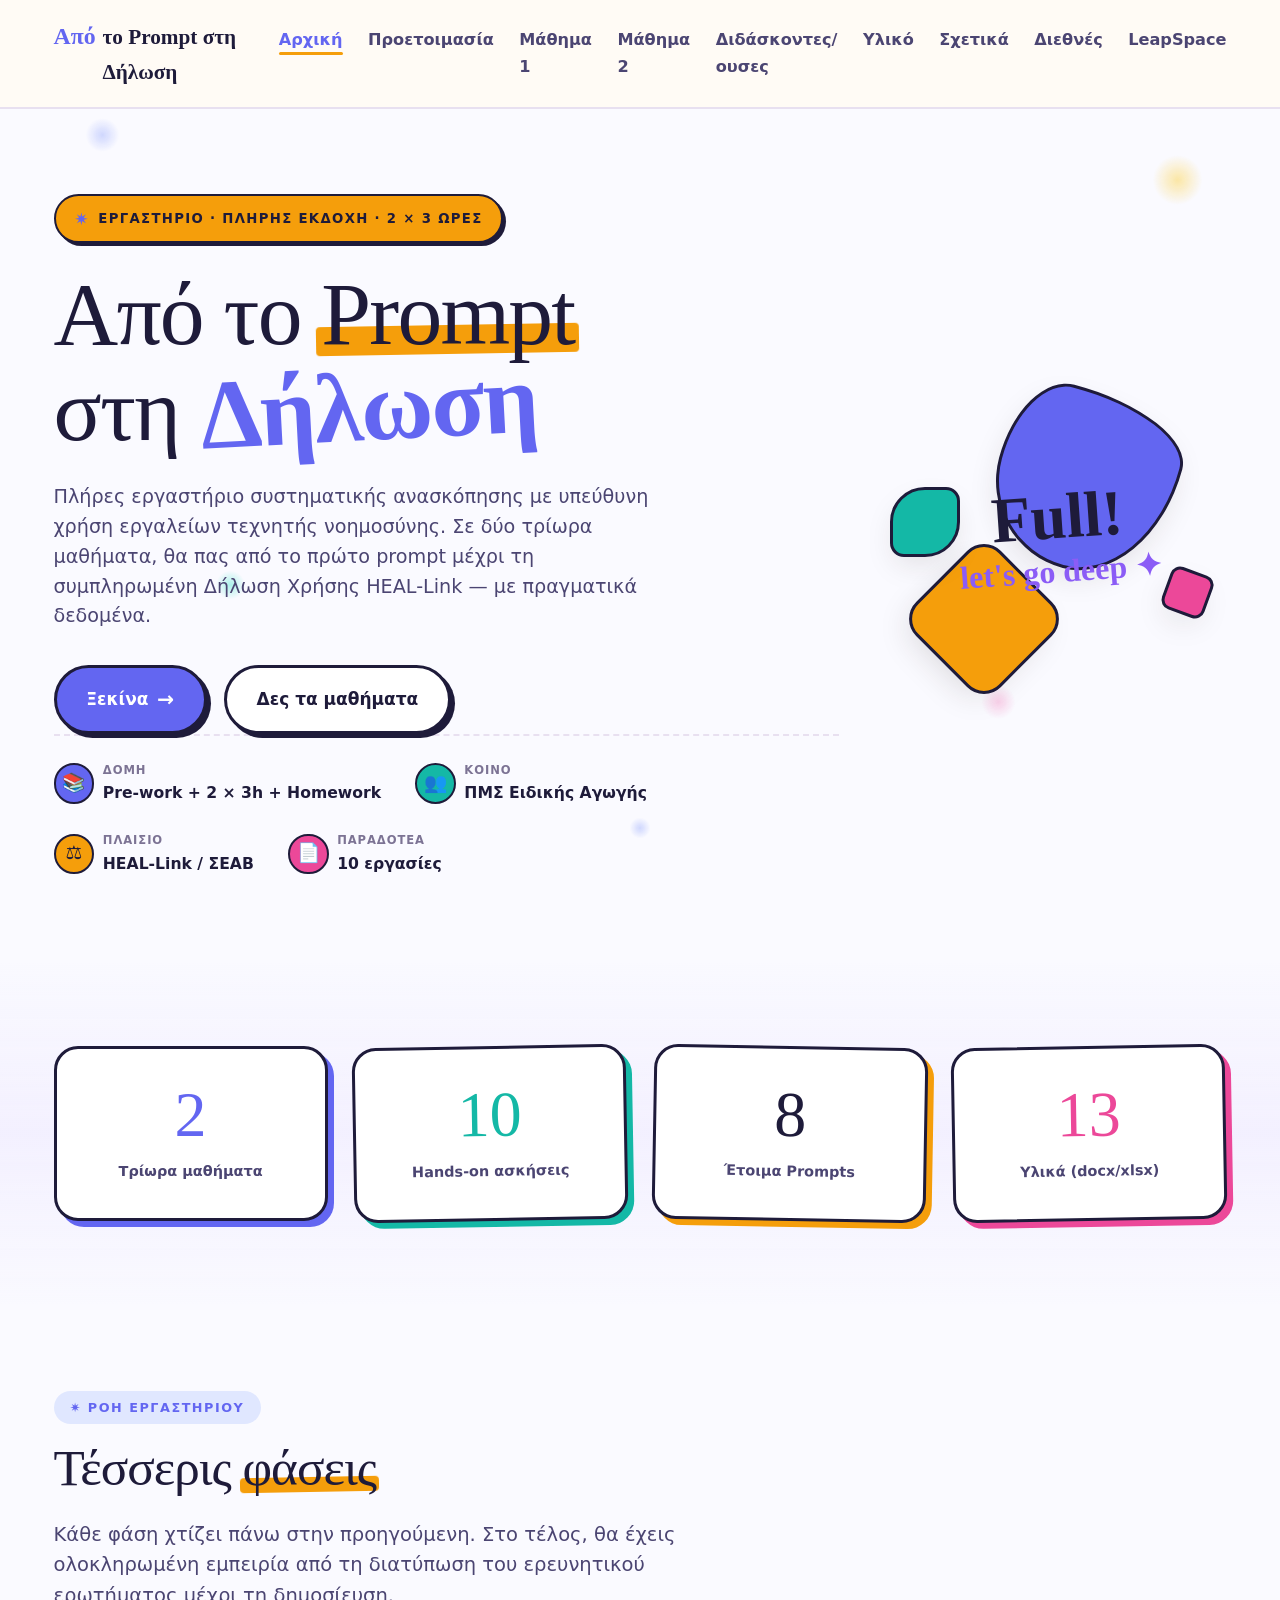
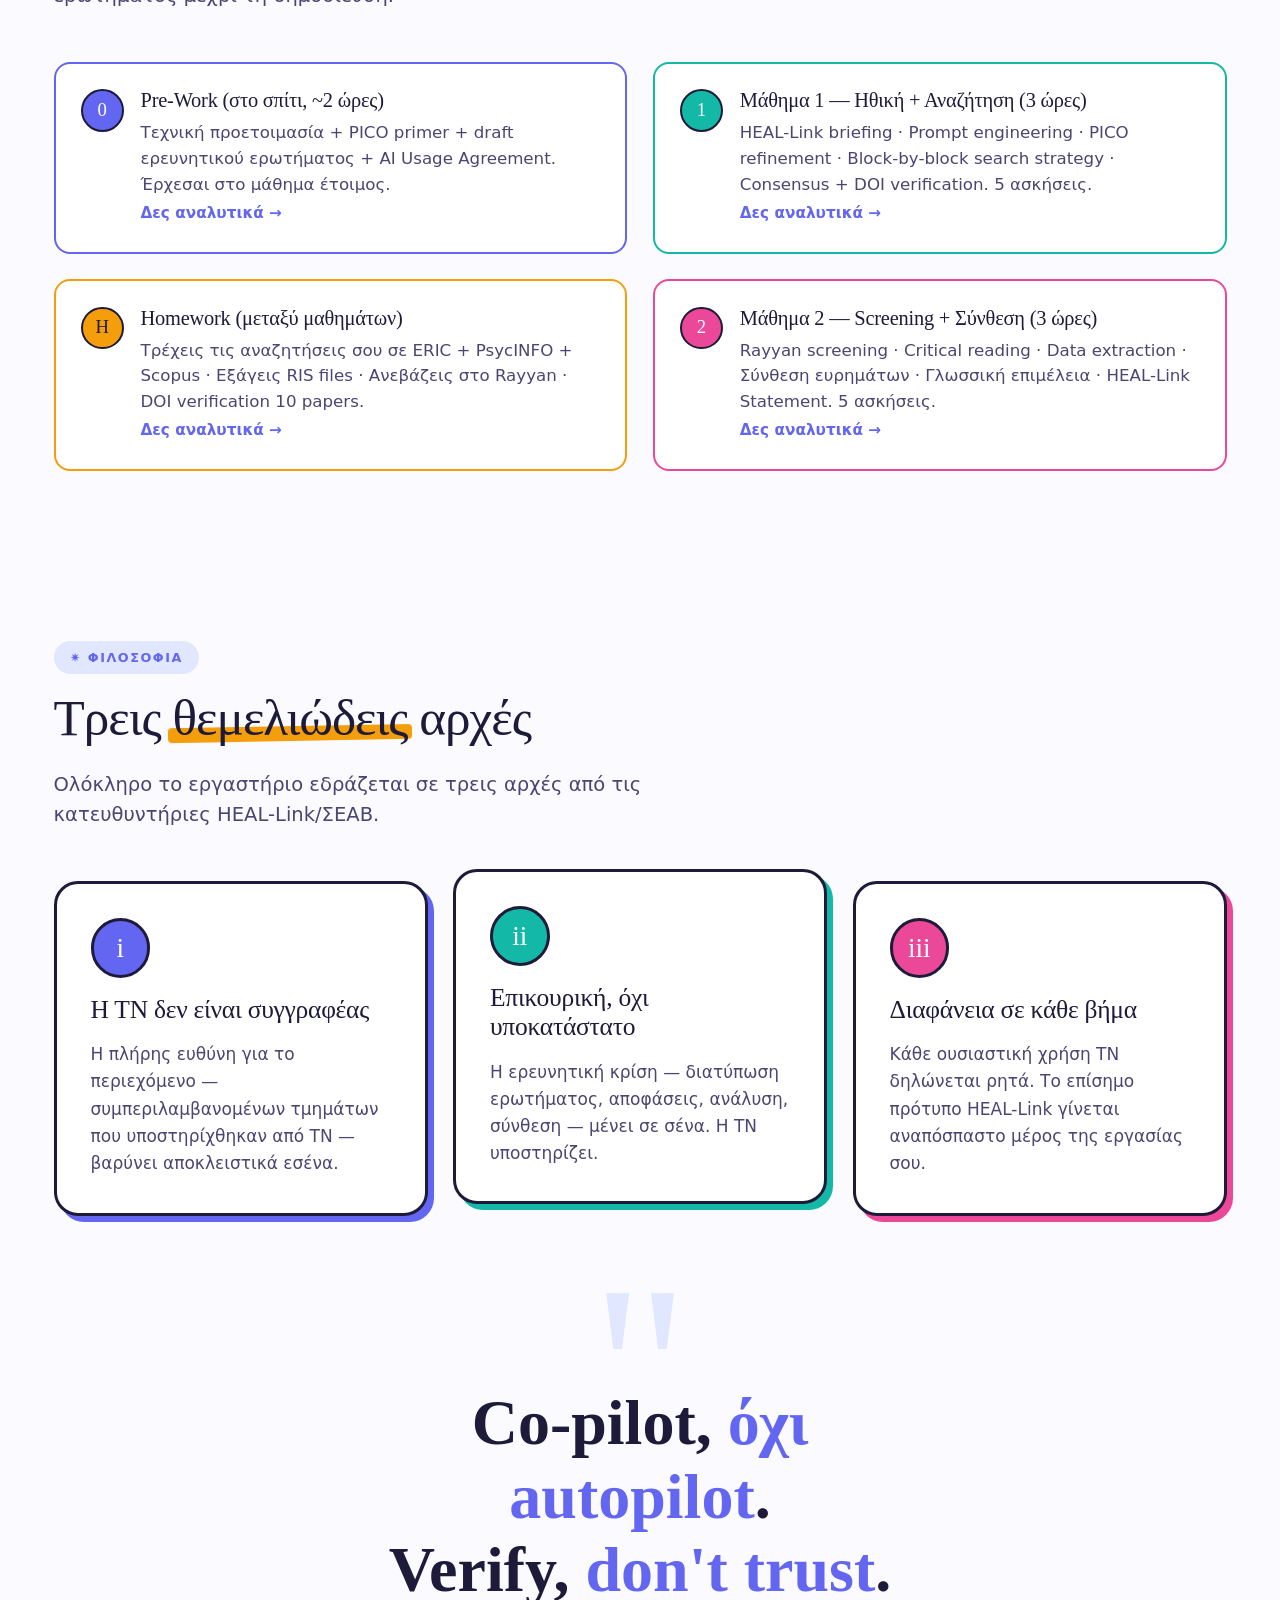
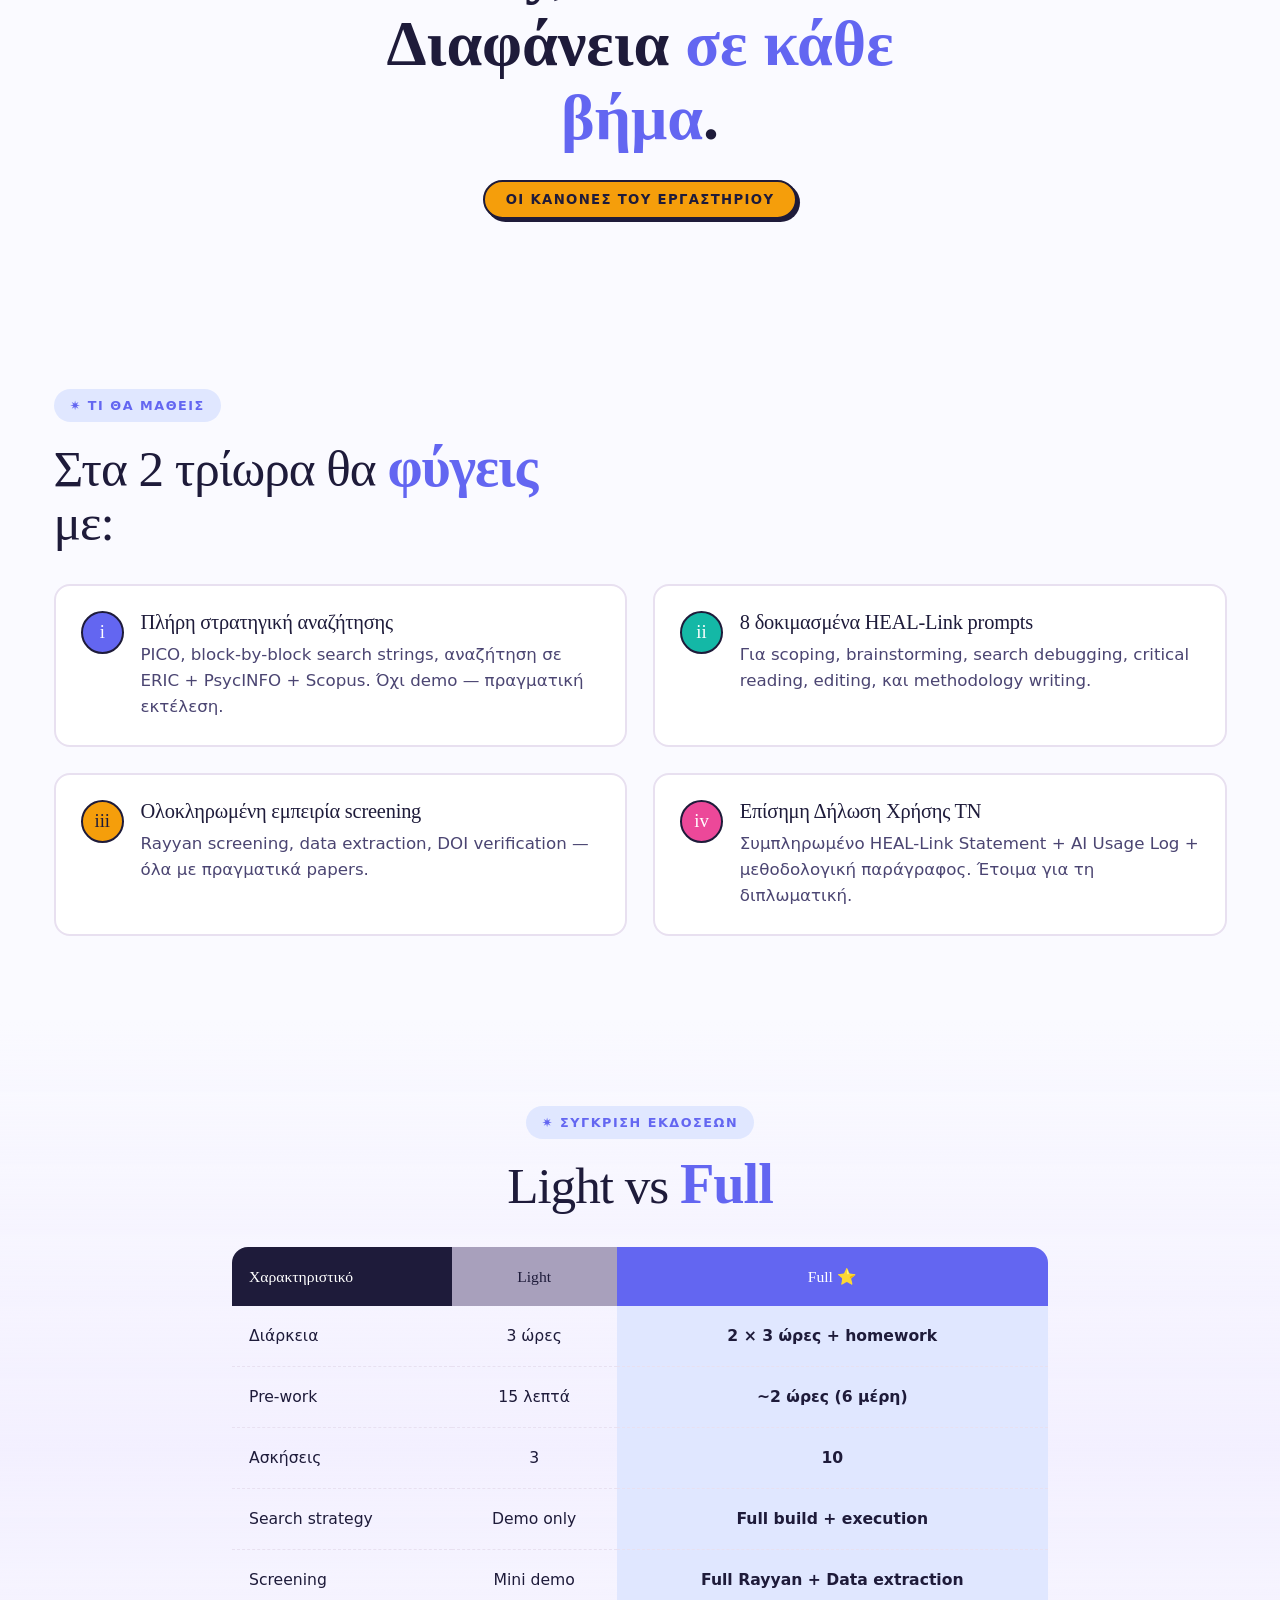
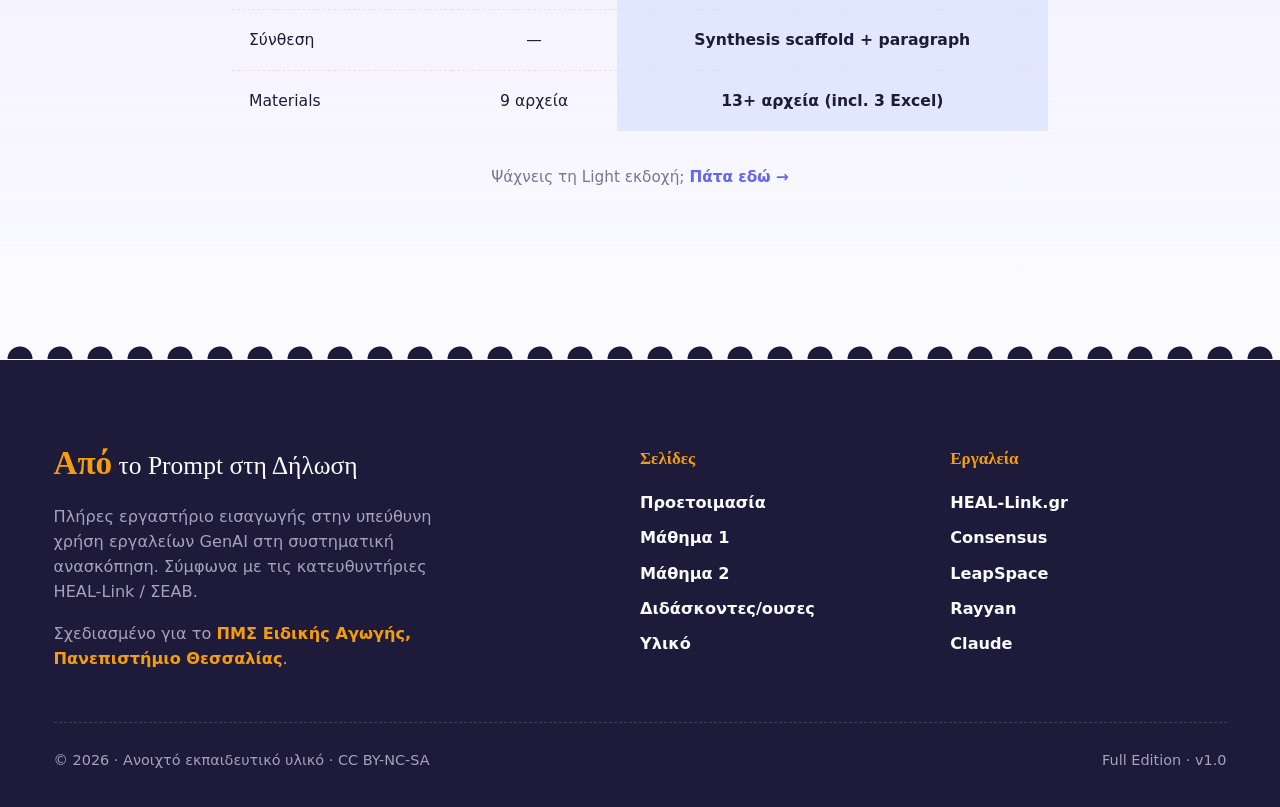
==== commit 570da46c: "Update index.html" ====
--- a/index.html
+++ b/index.html
@@ -334,7 +334,7 @@
           <li><a href="prepare.html">Προετοιμασία</a></li>
           <li><a href="session-1.html">Μάθημα 1</a></li>
           <li><a href="session-2.html">Μάθημα 2</a></li>
-          <li><a href="instructor.html">Για Διδάσκοντες</a></li>
+          <li><a href="instructor.html">Διδάσκοντες/ουσες</a></li>
           <li><a href="materials.html">Υλικό</a></li>
         </ul>
       </div>
